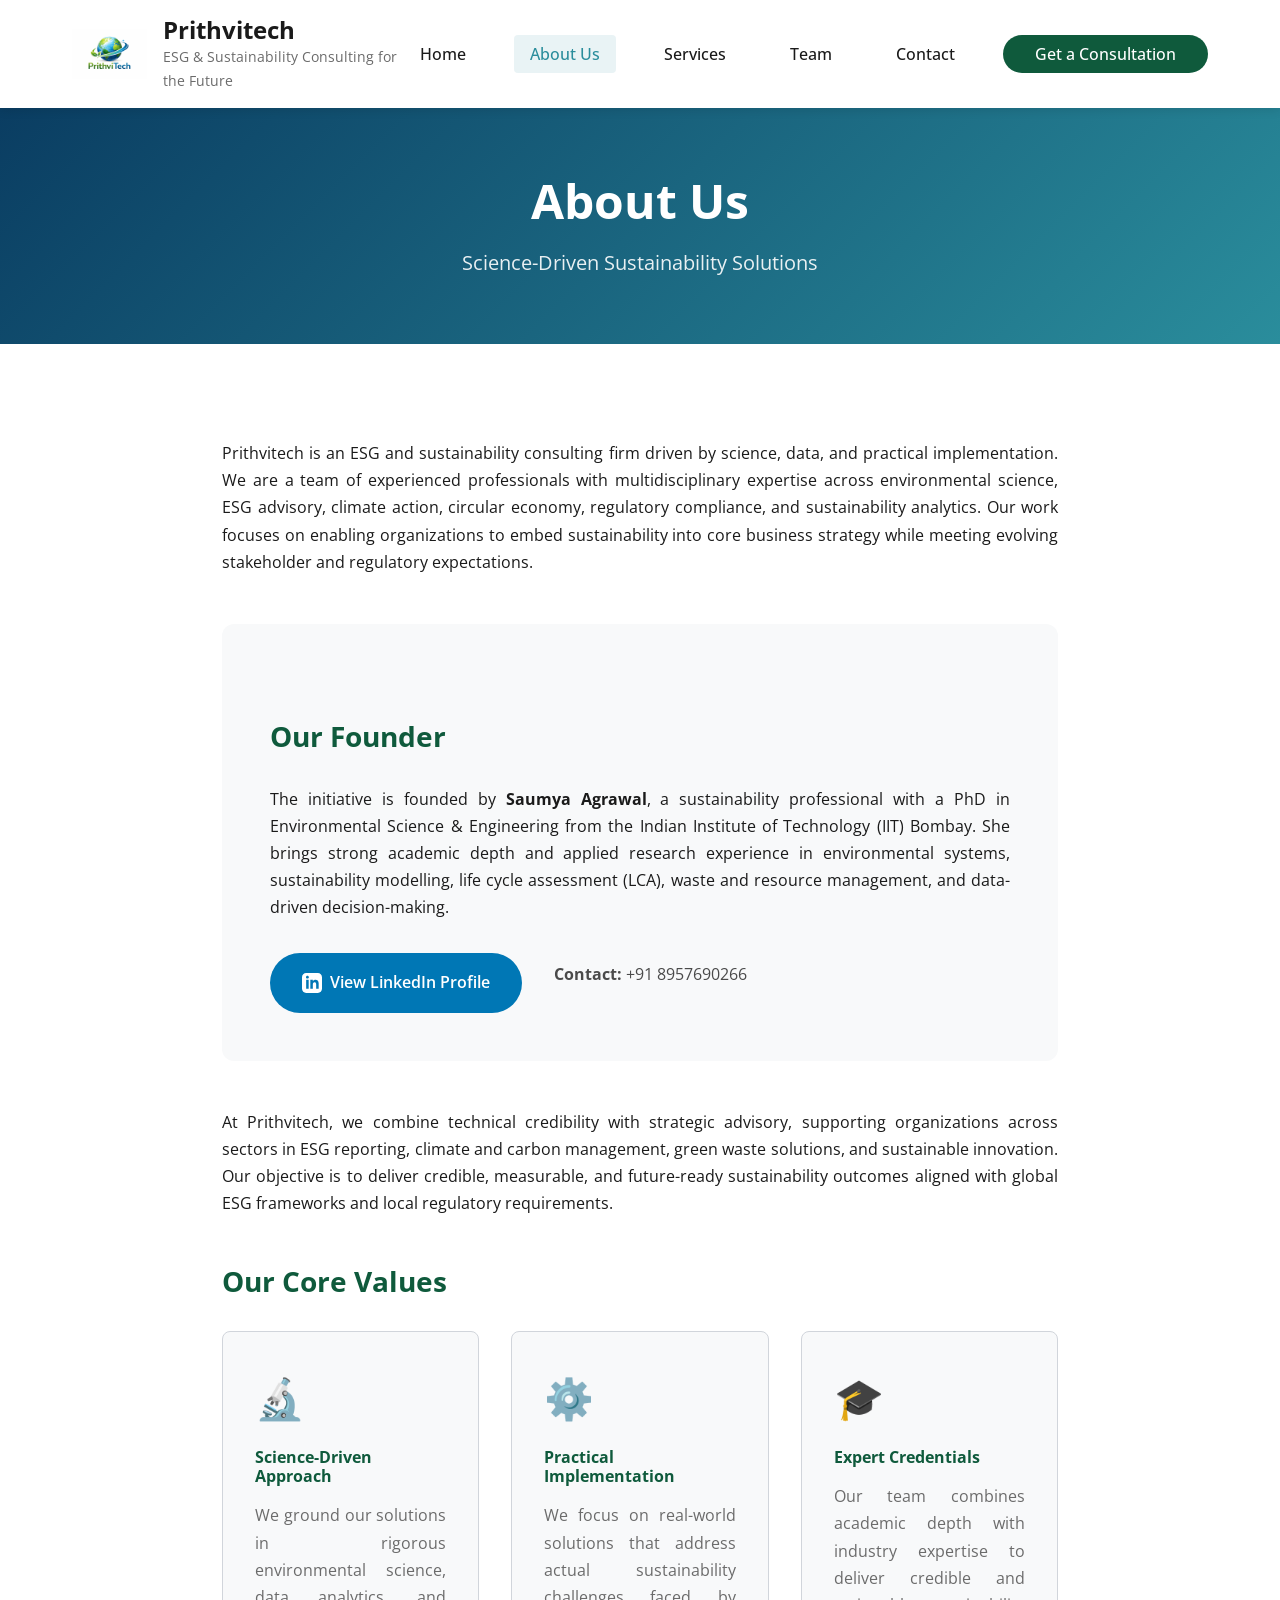
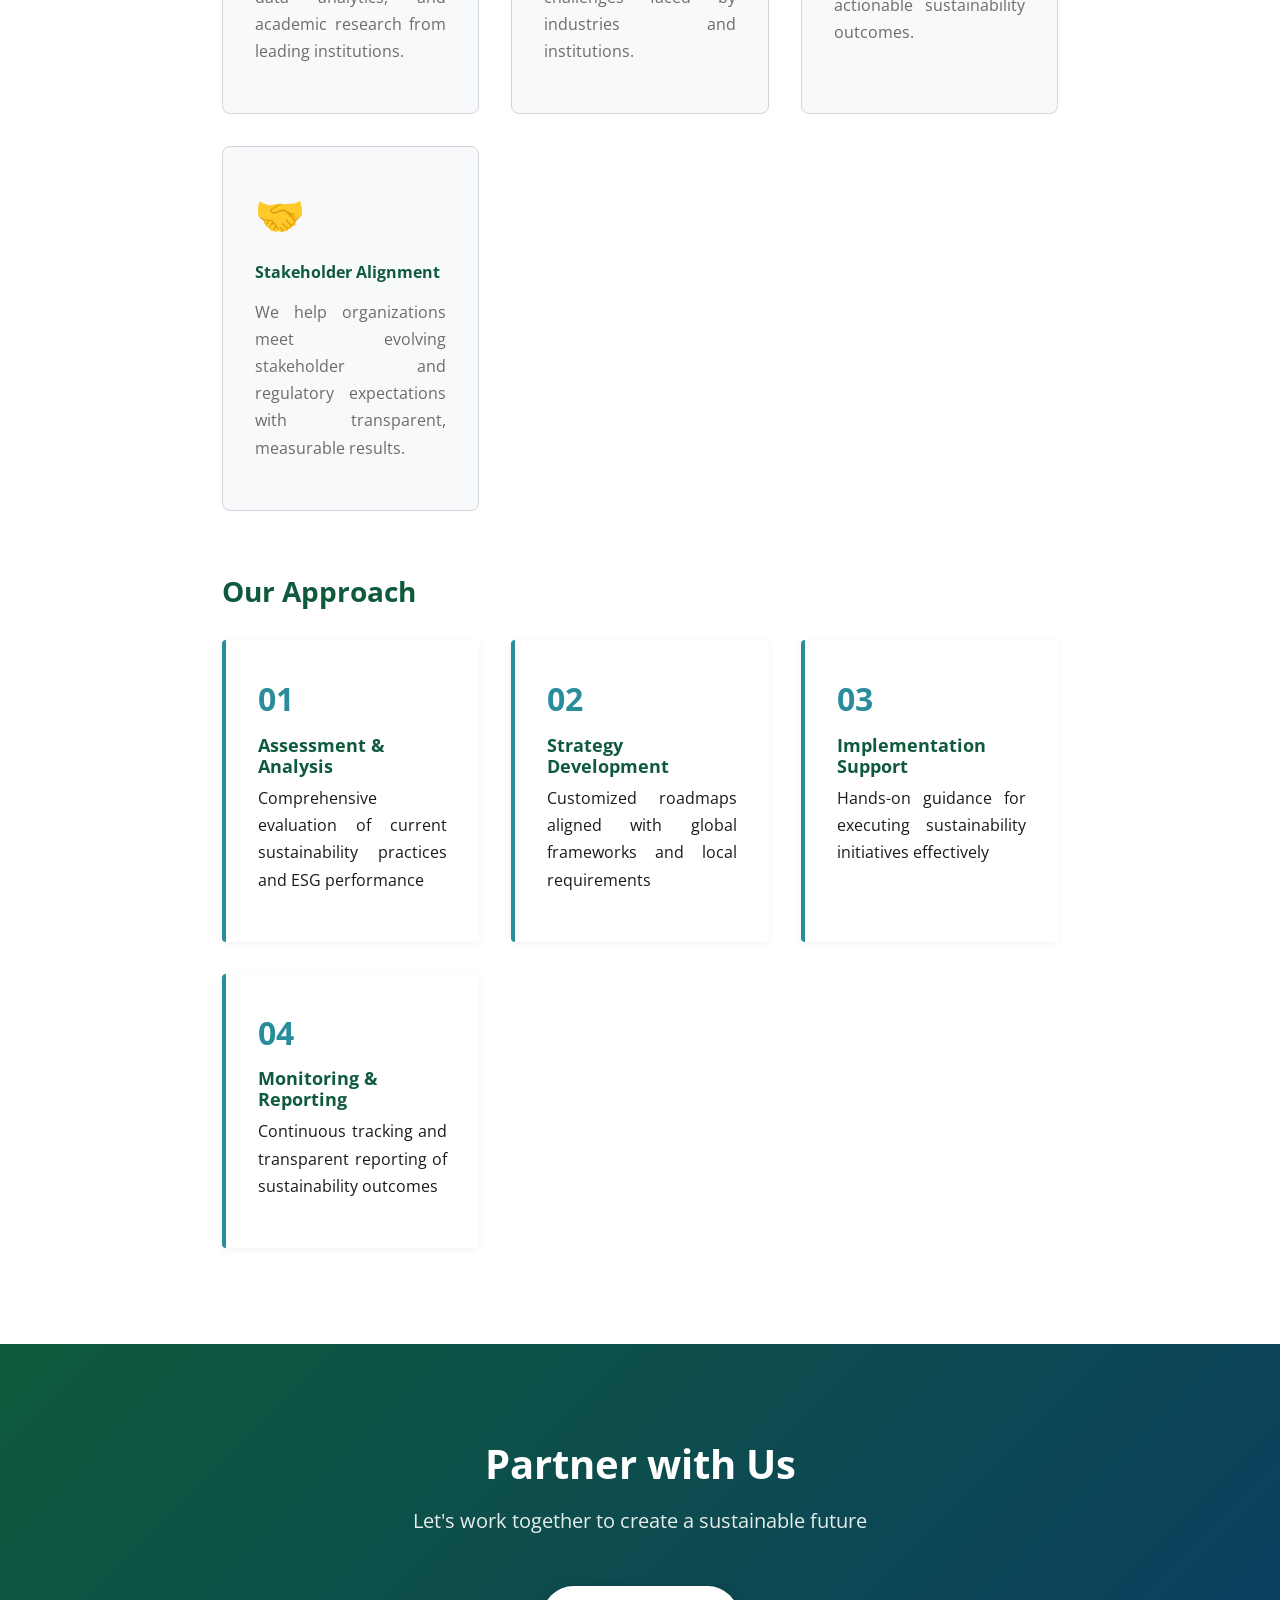
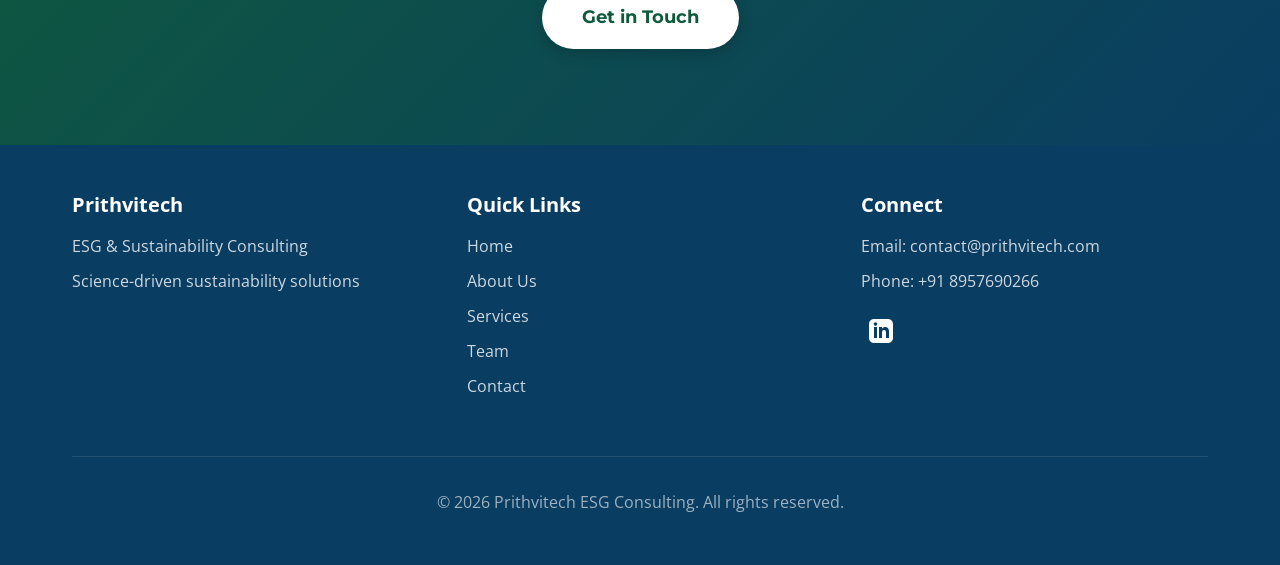
==== about.html @ edf39ec8 "Update logo to use actual PrithviTech logo image Co-authored-by: contact340 <251782087+contact340@us" ====
<!DOCTYPE html>
<html lang="en">
<head>
    <meta charset="UTF-8">
    <meta name="viewport" content="width=device-width, initial-scale=1.0">
    <meta name="description" content="About Prithvitech - Founded by Saumya Agrawal, PhD (IIT Bombay). ESG and sustainability consulting driven by science, data, and practical implementation.">
    <meta name="keywords" content="ESG consulting, sustainability consulting, Saumya Agrawal, IIT Bombay, environmental science, climate action">
    <meta name="author" content="Prithvitech ESG Consulting">
    
    <title>About Us | Prithvitech - ESG & Sustainability Consulting</title>
    
    <!-- Google Fonts -->
    <link rel="preconnect" href="https://fonts.googleapis.com">
    <link rel="preconnect" href="https://fonts.gstatic.com" crossorigin>
    <link href="https://fonts.googleapis.com/css2?family=Montserrat:wght@400;500;600;700&family=Open+Sans:wght@400;600&display=swap" rel="stylesheet">
    
    <link rel="stylesheet" href="styles.css">
</head>
<body>
    <a href="#main-content" class="skip-link">Skip to main content</a>
    
    <!-- Header and Navigation -->
    <header class="header" role="banner">
        <nav class="nav-container" role="navigation" aria-label="Main navigation">
            <div class="nav-brand">
                <a href="index.html" aria-label="Prithvitech home" class="brand-link">
                    <img src="images/logo.png" alt="Prithvitech Logo" class="logo" onerror="this.style.display='none'; this.nextElementSibling.style.display='block';">
                    <div class="brand-text">
                        <h1 class="brand-name">Prithvitech</h1>
                        <p class="brand-tagline">ESG & Sustainability Consulting for the Future</p>
                    </div>
                </a>
            </div>
            <button class="nav-toggle" aria-label="Toggle navigation menu" aria-expanded="false">
                <span class="hamburger"></span>
            </button>
            <ul class="nav-menu" id="nav-menu">
                <li><a href="index.html" class="nav-link">Home</a></li>
                <li><a href="about.html" class="nav-link active">About Us</a></li>
                <li><a href="services.html" class="nav-link">Services</a></li>
                <li><a href="team.html" class="nav-link">Team</a></li>
                <li><a href="contact.html" class="nav-link">Contact</a></li>
                <li><a href="contact.html" class="nav-link cta-nav-button">Get a Consultation</a></li>
            </ul>
        </nav>
    </header>

    <main id="main-content" role="main">
        
        <!-- Page Hero -->
        <section class="page-hero" aria-labelledby="page-title">
            <div class="container">
                <h2 id="page-title" class="page-title">About Us</h2>
                <p class="page-subtitle">Science-Driven Sustainability Solutions</p>
            </div>
        </section>

        <!-- About Content -->
        <section class="about-content-section" aria-labelledby="about-heading">
            <div class="container-narrow">
                <div class="about-text-content">
                    <p class="justified-text">
                        Prithvitech is an ESG and sustainability consulting firm driven by science, data, and practical implementation. We are a team of experienced professionals with multidisciplinary expertise across environmental science, ESG advisory, climate action, circular economy, regulatory compliance, and sustainability analytics. Our work focuses on enabling organizations to embed sustainability into core business strategy while meeting evolving stakeholder and regulatory expectations.
                    </p>
                    
                    <div class="founder-section">
                        <h3 class="section-subtitle">Our Founder</h3>
                        <p class="justified-text">
                            The initiative is founded by <strong>Saumya Agrawal</strong>, a sustainability professional with a PhD in Environmental Science & Engineering from the Indian Institute of Technology (IIT) Bombay. She brings strong academic depth and applied research experience in environmental systems, sustainability modelling, life cycle assessment (LCA), waste and resource management, and data-driven decision-making.
                        </p>
                        <div class="founder-links">
                            <a href="https://www.linkedin.com/in/saumya-agrawal-iitb" target="_blank" rel="noopener noreferrer" class="linkedin-button">
                                <svg class="linkedin-icon-inline" viewBox="0 0 24 24" width="20" height="20" fill="currentColor">
                                    <path d="M19 0h-14c-2.761 0-5 2.239-5 5v14c0 2.761 2.239 5 5 5h14c2.762 0 5-2.239 5-5v-14c0-2.761-2.238-5-5-5zm-11 19h-3v-11h3v11zm-1.5-12.268c-.966 0-1.75-.79-1.75-1.764s.784-1.764 1.75-1.764 1.75.79 1.75 1.764-.783 1.764-1.75 1.764zm13.5 12.268h-3v-5.604c0-3.368-4-3.113-4 0v5.604h-3v-11h3v1.765c1.396-2.586 7-2.777 7 2.476v6.759z"/>
                                </svg>
                                View LinkedIn Profile
                            </a>
                            <p class="contact-number">
                                <strong>Contact:</strong> +91 8957690266
                            </p>
                        </div>
                    </div>
                    
                    <p class="justified-text">
                        At Prithvitech, we combine technical credibility with strategic advisory, supporting organizations across sectors in ESG reporting, climate and carbon management, green waste solutions, and sustainable innovation. Our objective is to deliver credible, measurable, and future-ready sustainability outcomes aligned with global ESG frameworks and local regulatory requirements.
                    </p>
                </div>

                <!-- Core Values -->
                <div class="values-section">
                    <h3 class="section-subtitle">Our Core Values</h3>
                    <div class="values-grid-about">
                        <article class="value-card-about">
                            <div class="value-icon">🔬</div>
                            <h4 class="value-title">Science-Driven Approach</h4>
                            <p class="value-description justified-text">We ground our solutions in rigorous environmental science, data analytics, and academic research from leading institutions.</p>
                        </article>
                        <article class="value-card-about">
                            <div class="value-icon">⚙️</div>
                            <h4 class="value-title">Practical Implementation</h4>
                            <p class="value-description justified-text">We focus on real-world solutions that address actual sustainability challenges faced by industries and institutions.</p>
                        </article>
                        <article class="value-card-about">
                            <div class="value-icon">🎓</div>
                            <h4 class="value-title">Expert Credentials</h4>
                            <p class="value-description justified-text">Our team combines academic depth with industry expertise to deliver credible and actionable sustainability outcomes.</p>
                        </article>
                        <article class="value-card-about">
                            <div class="value-icon">🤝</div>
                            <h4 class="value-title">Stakeholder Alignment</h4>
                            <p class="value-description justified-text">We help organizations meet evolving stakeholder and regulatory expectations with transparent, measurable results.</p>
                        </article>
                    </div>
                </div>

                <!-- Our Approach -->
                <div class="approach-section">
                    <h3 class="section-subtitle">Our Approach</h3>
                    <div class="approach-grid">
                        <div class="approach-item">
                            <div class="approach-number">01</div>
                            <h4>Assessment & Analysis</h4>
                            <p class="justified-text">Comprehensive evaluation of current sustainability practices and ESG performance</p>
                        </div>
                        <div class="approach-item">
                            <div class="approach-number">02</div>
                            <h4>Strategy Development</h4>
                            <p class="justified-text">Customized roadmaps aligned with global frameworks and local requirements</p>
                        </div>
                        <div class="approach-item">
                            <div class="approach-number">03</div>
                            <h4>Implementation Support</h4>
                            <p class="justified-text">Hands-on guidance for executing sustainability initiatives effectively</p>
                        </div>
                        <div class="approach-item">
                            <div class="approach-number">04</div>
                            <h4>Monitoring & Reporting</h4>
                            <p class="justified-text">Continuous tracking and transparent reporting of sustainability outcomes</p>
                        </div>
                    </div>
                </div>
            </div>
        </section>

        <!-- CTA Section -->
        <section class="cta-section" aria-labelledby="cta-heading">
            <div class="container">
                <h2 id="cta-heading" class="cta-title">Partner with Us</h2>
                <p class="cta-subtitle">Let's work together to create a sustainable future</p>
                <a href="contact.html" class="cta-button-white" aria-label="Get in touch">Get in Touch</a>
            </div>
        </section>
    </main>

    <!-- Footer -->
    <footer class="footer" role="contentinfo">
        <div class="container">
            <div class="footer-content">
                <div class="footer-section">
                    <h3 class="footer-title">Prithvitech</h3>
                    <p class="footer-text">ESG & Sustainability Consulting</p>
                    <p class="footer-text">Science-driven sustainability solutions</p>
                </div>
                <div class="footer-section">
                    <h3 class="footer-title">Quick Links</h3>
                    <ul class="footer-links">
                        <li><a href="index.html" class="footer-link">Home</a></li>
                        <li><a href="about.html" class="footer-link">About Us</a></li>
                        <li><a href="services.html" class="footer-link">Services</a></li>
                        <li><a href="team.html" class="footer-link">Team</a></li>
                        <li><a href="contact.html" class="footer-link">Contact</a></li>
                    </ul>
                </div>
                <div class="footer-section">
                    <h3 class="footer-title">Connect</h3>
                    <p class="footer-text">Email: contact@prithvitech.com</p>
                    <p class="footer-text">Phone: +91 8957690266</p>
                    <div class="social-links">
                        <a href="https://www.linkedin.com/in/saumya-agrawal-iitb" target="_blank" rel="noopener noreferrer" class="social-link" aria-label="LinkedIn">
                            <svg class="linkedin-icon" viewBox="0 0 24 24" width="24" height="24" fill="currentColor">
                                <path d="M19 0h-14c-2.761 0-5 2.239-5 5v14c0 2.761 2.239 5 5 5h14c2.762 0 5-2.239 5-5v-14c0-2.761-2.238-5-5-5zm-11 19h-3v-11h3v11zm-1.5-12.268c-.966 0-1.75-.79-1.75-1.764s.784-1.764 1.75-1.764 1.75.79 1.75 1.764-.783 1.764-1.75 1.764zm13.5 12.268h-3v-5.604c0-3.368-4-3.113-4 0v5.604h-3v-11h3v1.765c1.396-2.586 7-2.777 7 2.476v6.759z"/>
                            </svg>
                        </a>
                    </div>
                </div>
            </div>
            <div class="footer-bottom">
                <p>&copy; <span id="current-year"></span> Prithvitech ESG Consulting. All rights reserved.</p>
            </div>
        </div>
    </footer>

    <script src="script.js"></script>
</body>
</html>
---- styles.css ----
/* ============================================
   CSS Reset and Base Styles
   ============================================ */

* {
    margin: 0;
    padding: 0;
    box-sizing: border-box;
}

:root {
    /* Brand Colors */
    --primary-green: #0F5A3C;
    --primary-teal: #2A8D9C;
    --primary-blue: #0A3D62;
    --primary-white: #FFFFFF;
    
    /* Semantic Colors */
    --text-dark: #1A1A1A;
    --text-medium: #4A4A4A;
    --text-light: #6B6B6B;
    --bg-light: #FFFFFF;
    --bg-gray-light: #F8F9FA;
    --bg-gray: #E8EAED;
    --border-color: #D1D5DB;
    --accent-color: #E74C3C;
    
    /* Typography */
    --font-heading: 'Montserrat', -apple-system, BlinkMacSystemFont, 'Segoe UI', sans-serif;
    --font-body: 'Open Sans', -apple-system, BlinkMacSystemFont, 'Segoe UI', Roboto, sans-serif;
    --font-size-base: 16px;
    --line-height-base: 1.7;
    
    /* Spacing */
    --spacing-xs: 0.5rem;
    --spacing-sm: 1rem;
    --spacing-md: 2rem;
    --spacing-lg: 3rem;
    --spacing-xl: 4rem;
    --spacing-xxl: 6rem;
    
    /* Transitions */
    --transition-base: all 0.3s ease;
    --transition-fast: all 0.15s ease;
    
    /* Container */
    --container-max-width: 1200px;
    --container-narrow-width: 900px;
}

html {
    font-size: var(--font-size-base);
    scroll-behavior: smooth;
}

body {
    font-family: var(--font-body);
    line-height: var(--line-height-base);
    color: var(--text-dark);
    background-color: var(--bg-light);
    overflow-x: hidden;
}

/* ============================================
   Accessibility
   ============================================ */

.skip-link {
    position: absolute;
    top: -40px;
    left: 0;
    background: var(--primary-color);
    color: white;
    padding: 8px;
    text-decoration: none;
    z-index: 100;
}

.skip-link:focus {
    top: 0;
}

/* Focus styles for keyboard navigation */
a:focus,
button:focus,
input:focus,
textarea:focus {
    outline: 3px solid var(--secondary-color);
    outline-offset: 2px;
}

/* ============================================
   Typography
   ============================================ */

h1, h2, h3, h4, h5, h6 {
    font-weight: 700;
    line-height: 1.2;
    margin-bottom: var(--spacing-sm);
    color: var(--text-dark);
}

h1 {
    font-size: clamp(2rem, 5vw, 3rem);
}

h2 {
    font-size: clamp(1.75rem, 4vw, 2.5rem);
}

h3 {
    font-size: clamp(1.25rem, 3vw, 1.75rem);
}

p {
    margin-bottom: var(--spacing-sm);
}

/* ============================================
   Layout
   ============================================ */

.container {
    max-width: var(--container-max-width);
    margin: 0 auto;
    padding: 0 var(--spacing-md);
}

@media (max-width: 768px) {
    .container {
        padding: 0 var(--spacing-sm);
    }
}

/* ============================================
   Header and Navigation
   ============================================ */

.header {
    background-color: var(--bg-light);
    box-shadow: 0 2px 10px rgba(0, 0, 0, 0.1);
    position: sticky;
    top: 0;
    z-index: 1000;
}

.nav-container {
    max-width: var(--container-max-width);
    margin: 0 auto;
    padding: var(--spacing-sm) var(--spacing-md);
    display: flex;
    justify-content: space-between;
    align-items: center;
}

.nav-brand a {
    text-decoration: none;
    color: var(--text-dark);
}

.brand-link {
    display: flex;
    align-items: center;
    gap: var(--spacing-sm);
}

.logo {
    height: 50px;
    width: auto;
    max-width: 200px;
    object-fit: contain;
}

.brand-text {
    display: flex;
    flex-direction: column;
}

.brand-name {
    font-size: 1.5rem;
    margin-bottom: 0;
    color: var(--primary-color);
}

.brand-tagline {
    font-size: 0.875rem;
    color: var(--text-light);
    margin: 0;
}

.nav-menu {
    display: flex;
    list-style: none;
    gap: var(--spacing-md);
    align-items: center;
}

.nav-link {
    text-decoration: none;
    color: var(--text-dark);
    font-weight: 500;
    padding: var(--spacing-xs) var(--spacing-sm);
    transition: var(--transition-base);
    border-radius: 4px;
    white-space: nowrap;
}

.nav-link:hover,
.nav-link:focus {
    color: var(--secondary-color);
    background-color: rgba(52, 152, 219, 0.1);
}

/* Mobile Navigation Toggle */
.nav-toggle {
    display: none;
    background: none;
    border: none;
    cursor: pointer;
    padding: var(--spacing-xs);
}

.hamburger {
    display: block;
    width: 25px;
    height: 3px;
    background-color: var(--text-dark);
    position: relative;
    transition: var(--transition-base);
}

.hamburger::before,
.hamburger::after {
    content: '';
    position: absolute;
    width: 25px;
    height: 3px;
    background-color: var(--text-dark);
    transition: var(--transition-base);
}

.hamburger::before {
    top: -8px;
}

.hamburger::after {
    top: 8px;
}

/* Mobile Navigation Styles */
@media (max-width: 768px) {
    .nav-toggle {
        display: block;
    }
    
    .nav-menu {
        position: fixed;
        left: -100%;
        top: 70px;
        flex-direction: column;
        background-color: var(--bg-light);
        width: 100%;
        text-align: center;
        transition: var(--transition-base);
        box-shadow: 0 10px 27px rgba(0, 0, 0, 0.05);
        padding: var(--spacing-md) 0;
    }
    
    .nav-menu.active {
        left: 0;
    }
    
    .nav-link {
        display: block;
        padding: var(--spacing-sm);
    }
}

/* ============================================
   Hero Section
   ============================================ */

.hero {
    background: linear-gradient(135deg, var(--primary-color) 0%, var(--secondary-color) 100%);
    color: white;
    padding: var(--spacing-xl) 0;
    text-align: center;
    min-height: 500px;
    display: flex;
    align-items: center;
    justify-content: center;
}

.hero-title {
    color: white;
    margin-bottom: var(--spacing-md);
    font-size: clamp(2rem, 6vw, 3.5rem);
}

.hero-subtitle {
    font-size: clamp(1rem, 3vw, 1.5rem);
    margin-bottom: var(--spacing-lg);
    color: rgba(255, 255, 255, 0.9);
    max-width: 700px;
    margin-left: auto;
    margin-right: auto;
}

.cta-button {
    display: inline-block;
    padding: var(--spacing-sm) var(--spacing-lg);
    background-color: var(--accent-color);
    color: white;
    text-decoration: none;
    border-radius: 50px;
    font-weight: 600;
    font-size: 1.125rem;
    transition: var(--transition-base);
    box-shadow: 0 4px 15px rgba(0, 0, 0, 0.2);
}

.cta-button:hover,
.cta-button:focus {
    background-color: #C0392B;
    transform: translateY(-2px);
    box-shadow: 0 6px 20px rgba(0, 0, 0, 0.3);
}

@media (max-width: 768px) {
    .hero {
        padding: var(--spacing-lg) 0;
        min-height: 400px;
    }
}

/* ============================================
   About Section
   ============================================ */

.about {
    padding: var(--spacing-xl) 0;
    background-color: var(--bg-light);
}

.section-title {
    text-align: center;
    margin-bottom: var(--spacing-lg);
    color: var(--primary-color);
    position: relative;
    padding-bottom: var(--spacing-sm);
}

.section-title::after {
    content: '';
    position: absolute;
    bottom: 0;
    left: 50%;
    transform: translateX(-50%);
    width: 60px;
    height: 4px;
    background-color: var(--secondary-color);
    border-radius: 2px;
}

.about-content {
    max-width: 800px;
    margin: 0 auto var(--spacing-lg);
    text-align: center;
}

.about-text {
    font-size: 1.125rem;
    color: var(--text-light);
    line-height: 1.8;
}

.values-grid {
    display: grid;
    grid-template-columns: repeat(auto-fit, minmax(250px, 1fr));
    gap: var(--spacing-md);
    margin-top: var(--spacing-lg);
}

.value-card {
    background-color: var(--bg-gray);
    padding: var(--spacing-md);
    border-radius: 8px;
    text-align: center;
    transition: var(--transition-base);
    border: 1px solid var(--border-color);
}

.value-card:hover {
    transform: translateY(-5px);
    box-shadow: 0 10px 25px rgba(0, 0, 0, 0.1);
}

.value-title {
    color: var(--primary-color);
    margin-bottom: var(--spacing-sm);
}

.value-description {
    color: var(--text-light);
}

/* ============================================
   Services Section
   ============================================ */

.services {
    padding: var(--spacing-xl) 0;
    background-color: var(--bg-gray);
}

.services-grid {
    display: grid;
    grid-template-columns: repeat(auto-fit, minmax(300px, 1fr));
    gap: var(--spacing-md);
    margin-top: var(--spacing-lg);
}

.service-card {
    background-color: var(--bg-light);
    padding: var(--spacing-lg);
    border-radius: 8px;
    text-align: center;
    transition: var(--transition-base);
    box-shadow: 0 2px 10px rgba(0, 0, 0, 0.05);
    border: 1px solid var(--border-color);
}

.service-card:hover {
    transform: translateY(-5px);
    box-shadow: 0 10px 30px rgba(0, 0, 0, 0.15);
}

.service-icon {
    font-size: 3rem;
    margin-bottom: var(--spacing-sm);
}

.service-title {
    color: var(--primary-color);
    margin-bottom: var(--spacing-sm);
}

.service-description {
    color: var(--text-light);
    line-height: 1.6;
}

@media (max-width: 768px) {
    .services-grid {
        grid-template-columns: 1fr;
    }
}

/* ============================================
   Contact Section
   ============================================ */

.contact {
    padding: var(--spacing-xl) 0;
    background-color: var(--bg-light);
}

.contact-intro {
    text-align: center;
    font-size: 1.125rem;
    color: var(--text-light);
    margin-bottom: var(--spacing-lg);
}

.contact-form {
    max-width: 600px;
    margin: 0 auto var(--spacing-lg);
}

.form-group {
    margin-bottom: var(--spacing-md);
}

.form-label {
    display: block;
    margin-bottom: var(--spacing-xs);
    font-weight: 600;
    color: var(--text-dark);
}

.form-input,
.form-textarea {
    width: 100%;
    padding: var(--spacing-sm);
    border: 2px solid var(--border-color);
    border-radius: 4px;
    font-family: var(--font-primary);
    font-size: 1rem;
    transition: var(--transition-base);
}

.form-input:focus,
.form-textarea:focus {
    border-color: var(--secondary-color);
}

.form-textarea {
    resize: vertical;
    min-height: 120px;
}

.submit-button {
    width: 100%;
    padding: var(--spacing-sm) var(--spacing-lg);
    background-color: var(--secondary-color);
    color: white;
    border: none;
    border-radius: 50px;
    font-size: 1.125rem;
    font-weight: 600;
    cursor: pointer;
    transition: var(--transition-base);
}

.submit-button:hover,
.submit-button:focus {
    background-color: #2980B9;
    transform: translateY(-2px);
    box-shadow: 0 4px 15px rgba(52, 152, 219, 0.3);
}

.contact-info {
    display: grid;
    grid-template-columns: repeat(auto-fit, minmax(250px, 1fr));
    gap: var(--spacing-md);
    margin-top: var(--spacing-xl);
}

.contact-item {
    text-align: center;
    padding: var(--spacing-md);
    background-color: var(--bg-gray);
    border-radius: 8px;
}

.contact-item-title {
    color: var(--primary-color);
    margin-bottom: var(--spacing-sm);
    font-size: 1.25rem;
}

.contact-link {
    color: var(--secondary-color);
    text-decoration: none;
    transition: var(--transition-base);
}

.contact-link:hover,
.contact-link:focus {
    color: var(--primary-color);
    text-decoration: underline;
}

/* ============================================
   Footer
   ============================================ */

.footer {
    background-color: var(--bg-dark);
    color: white;
    padding: var(--spacing-lg) 0 var(--spacing-md);
}

.footer-content {
    display: grid;
    grid-template-columns: repeat(auto-fit, minmax(250px, 1fr));
    gap: var(--spacing-lg);
    margin-bottom: var(--spacing-lg);
}

.footer-title {
    color: white;
    margin-bottom: var(--spacing-sm);
    font-size: 1.25rem;
}

.footer-text {
    color: rgba(255, 255, 255, 0.8);
    margin-bottom: var(--spacing-xs);
}

.footer-links {
    list-style: none;
}

.footer-links li {
    margin-bottom: var(--spacing-xs);
}

.footer-link {
    color: rgba(255, 255, 255, 0.8);
    text-decoration: none;
    transition: var(--transition-base);
}

.footer-link:hover,
.footer-link:focus {
    color: white;
    padding-left: 5px;
}

.footer-bottom {
    text-align: center;
    padding-top: var(--spacing-md);
    border-top: 1px solid rgba(255, 255, 255, 0.1);
    color: rgba(255, 255, 255, 0.6);
}

/* ============================================
   Responsive Design
   ============================================ */

@media (max-width: 1024px) {
    :root {
        --spacing-xl: 3rem;
    }
}

@media (max-width: 768px) {
    :root {
        --spacing-lg: 2rem;
        --spacing-xl: 2.5rem;
    }
    
    .values-grid,
    .contact-info {
        grid-template-columns: 1fr;
    }
}

@media (max-width: 480px) {
    :root {
        --spacing-md: 1.5rem;
        --spacing-lg: 2rem;
    }
}

/* ============================================
   Print Styles
   ============================================ */

@media print {
    .header,
    .nav-toggle,
    .cta-button,
    .contact-form {
        display: none;
    }
    
    body {
        font-size: 12pt;
    }
    
    .hero {
        background: none;
        color: black;
        padding: var(--spacing-md) 0;
    }
    
    .hero-title {
        color: black;
    }
}

/* ============================================
   High Contrast Mode Support
   ============================================ */

@media (prefers-contrast: high) {
    :root {
        --primary-color: #000000;
        --secondary-color: #0000EE;
        --text-dark: #000000;
        --text-light: #000000;
        --bg-light: #FFFFFF;
        --bg-gray: #FFFFFF;
        --border-color: #000000;
    }
    
    .hero {
        background: #000000;
        color: #FFFFFF;
    }
    
    .hero-title,
    .hero-subtitle {
        color: #FFFFFF;
    }
    
    .nav-link:hover,
    .nav-link:focus {
        background-color: #000000;
        color: #FFFFFF;
    }
    
    .footer {
        background-color: #000000;
    }
    
    .service-card,
    .value-card,
    .contact-item {
        border: 2px solid #000000;
    }
}

/* ============================================
   Reduced Motion Support
   ============================================ */

@media (prefers-reduced-motion: reduce) {
    * {
        animation-duration: 0.01ms !important;
        animation-iteration-count: 1 !important;
        transition-duration: 0.01ms !important;
        scroll-behavior: auto !important;
    }
}

/* ============================================
   Additional Styles for Multi-Page Site
   ============================================ */

/* Justified Text */
.justified-text {
    text-align: justify;
}

/* Container Narrow */
.container-narrow {
    max-width: var(--container-narrow-width);
    margin: 0 auto;
    padding: 0 var(--spacing-md);
}

/* Mission Statement */
.mission {
    padding: var(--spacing-lg) 0;
    background-color: var(--bg-gray-light);
}

.mission-text {
    text-align: center;
    font-size: 1.25rem;
    color: var(--text-medium);
    max-width: 900px;
    margin: 0 auto;
}

/* CTA Center Alignment */
.cta-center {
    text-align: center;
    margin-top: var(--spacing-lg);
}

.btn-secondary {
    display: inline-block;
    padding: 0.875rem 2rem;
    background-color: var(--primary-teal);
    color: white;
    text-decoration: none;
    border-radius: 50px;
    font-weight: 600;
    font-family: var(--font-heading);
    transition: var(--transition-base);
}

.btn-secondary:hover,
.btn-secondary:focus {
    background-color: var(--primary-blue);
    transform: translateY(-2px);
}

/* CTA Navigation Button */
.cta-nav-button {
    background-color: var(--primary-green) !important;
    color: white !important;
    padding: var(--spacing-xs) var(--spacing-md) !important;
    border-radius: 50px !important;
}

.cta-nav-button:hover,
.cta-nav-button:focus {
    background-color: var(--primary-blue) !important;
    color: white !important;
}

/* Social Links */
.social-links {
    margin-top: var(--spacing-sm);
}

.social-link {
    display: inline-block;
    padding: var(--spacing-xs);
    color: white;
    transition: var(--transition-base);
}

.social-link:hover,
.social-link:focus {
    color: var(--primary-teal);
    transform: scale(1.1);
}

.linkedin-icon {
    display: block;
}

/* Page Hero (for internal pages) */
.page-hero {
    background: linear-gradient(135deg, var(--primary-blue) 0%, var(--primary-teal) 100%);
    color: white;
    padding: var(--spacing-xl) 0;
    text-align: center;
}

.page-title {
    color: white;
    margin-bottom: var(--spacing-sm);
    font-size: clamp(2rem, 5vw, 3rem);
}

.page-subtitle {
    font-size: clamp(1rem, 2.5vw, 1.25rem);
    color: rgba(255, 255, 255, 0.9);
    margin: 0;
}

/* Section Subtitle */
.section-subtitle {
    font-size: 1.75rem;
    color: var(--primary-green);
    margin-bottom: var(--spacing-md);
    margin-top: var(--spacing-lg);
}

/* About Page Specific Styles */
.about-content-section {
    padding: var(--spacing-xxl) 0;
}

.founder-section {
    background-color: var(--bg-gray-light);
    padding: var(--spacing-lg);
    border-radius: 12px;
    margin: var(--spacing-lg) 0;
}

.founder-links {
    display: flex;
    gap: var(--spacing-md);
    align-items: center;
    margin-top: var(--spacing-md);
    flex-wrap: wrap;
}

.linkedin-button {
    display: inline-flex;
    align-items: center;
    gap: var(--spacing-xs);
    padding: var(--spacing-sm) var(--spacing-md);
    background-color: #0077B5;
    color: white;
    text-decoration: none;
    border-radius: 50px;
    font-weight: 600;
    transition: var(--transition-base);
}

.linkedin-button:hover,
.linkedin-button:focus {
    background-color: #006399;
    transform: translateY(-2px);
}

.linkedin-icon-inline {
    flex-shrink: 0;
}

.contact-number {
    color: var(--text-medium);
    font-size: 1rem;
}

/* Values Grid for About Page */
.values-grid-about {
    display: grid;
    grid-template-columns: repeat(auto-fit, minmax(250px, 1fr));
    gap: var(--spacing-md);
    margin-top: var(--spacing-md);
}

.value-card-about {
    background-color: var(--bg-gray-light);
    padding: var(--spacing-md);
    border-radius: 8px;
    border: 1px solid var(--border-color);
}

.value-icon {
    font-size: 2.5rem;
    margin-bottom: var(--spacing-sm);
}

/* Approach Section */
.approach-section {
    margin-top: var(--spacing-xl);
}

.approach-grid {
    display: grid;
    grid-template-columns: repeat(auto-fit, minmax(220px, 1fr));
    gap: var(--spacing-md);
    margin-top: var(--spacing-md);
}

.approach-item {
    padding: var(--spacing-md);
    background-color: var(--bg-light);
    border-left: 4px solid var(--primary-teal);
    border-radius: 4px;
    box-shadow: 0 2px 8px rgba(0, 0, 0, 0.05);
}

.approach-number {
    font-size: 2rem;
    font-weight: 700;
    color: var(--primary-teal);
    margin-bottom: var(--spacing-xs);
}

.approach-item h4 {
    color: var(--primary-green);
    margin-bottom: var(--spacing-xs);
    font-size: 1.1rem;
}

/* Services Page - Accordion Styles */
.services-detailed {
    padding: var(--spacing-xxl) 0;
}

.service-item {
    background-color: var(--bg-light);
    border: 2px solid var(--border-color);
    border-radius: 12px;
    margin-bottom: var(--spacing-lg);
    padding: var(--spacing-lg);
    transition: var(--transition-base);
}

.service-item:hover {
    border-color: var(--primary-teal);
    box-shadow: 0 8px 20px rgba(0, 0, 0, 0.08);
}

.service-header {
    display: flex;
    gap: var(--spacing-md);
    align-items: flex-start;
    margin-bottom: var(--spacing-md);
}

.service-icon-large {
    font-size: 3.5rem;
    flex-shrink: 0;
}

.service-header-text {
    flex: 1;
}

.service-title-large {
    color: var(--primary-green);
    margin-bottom: var(--spacing-xs);
    font-size: 1.5rem;
}

.service-intro {
    color: var(--text-medium);
    font-size: 1.05rem;
    margin: 0;
}

.accordion-toggle {
    width: 100%;
    padding: var(--spacing-sm) var(--spacing-md);
    background-color: var(--primary-teal);
    color: white;
    border: none;
    border-radius: 50px;
    font-size: 1rem;
    font-weight: 600;
    font-family: var(--font-heading);
    cursor: pointer;
    display: flex;
    justify-content: space-between;
    align-items: center;
    transition: var(--transition-base);
}

.accordion-toggle:hover,
.accordion-toggle:focus {
    background-color: var(--primary-blue);
}

.accordion-icon {
    font-size: 1.5rem;
    font-weight: 700;
    transition: var(--transition-fast);
}

.accordion-toggle[aria-expanded="true"] .accordion-icon {
    transform: rotate(45deg);
}

.accordion-content {
    max-height: 0;
    overflow: hidden;
    transition: max-height 0.3s ease;
}

.accordion-content.active {
    max-height: 1000px;
    padding-top: var(--spacing-md);
}

.service-details-list {
    list-style: none;
    padding-left: 0;
}

.service-details-list li {
    padding: var(--spacing-sm) 0;
    border-bottom: 1px solid var(--bg-gray);
    color: var(--text-dark);
    line-height: 1.6;
}

.service-details-list li:last-child {
    border-bottom: none;
}

.service-details-list strong {
    color: var(--primary-green);
}

/* Team Page Styles */
.team-section {
    padding: var(--spacing-xxl) 0;
}

.team-card {
    background-color: var(--bg-light);
    border: 2px solid var(--border-color);
    border-radius: 12px;
    padding: var(--spacing-lg);
    margin-bottom: var(--spacing-xl);
}

.founder-card {
    border-color: var(--primary-teal);
    box-shadow: 0 8px 25px rgba(0, 0, 0, 0.08);
}

.team-card-content {
    display: grid;
    grid-template-columns: 200px 1fr;
    gap: var(--spacing-lg);
}

@media (max-width: 768px) {
    .team-card-content {
        grid-template-columns: 1fr;
        text-align: center;
    }
}

.team-photo-placeholder {
    width: 200px;
    height: 200px;
    border-radius: 50%;
    overflow: hidden;
    margin: 0 auto;
}

.avatar-placeholder {
    width: 100%;
    height: 100%;
}

.team-name {
    color: var(--primary-green);
    font-size: 1.75rem;
    margin-bottom: var(--spacing-xs);
}

.team-title {
    color: var(--primary-teal);
    font-size: 1.125rem;
    font-weight: 600;
    margin-bottom: var(--spacing-xs);
}

.team-credentials {
    color: var(--text-medium);
    font-style: italic;
    margin-bottom: var(--spacing-md);
}

.team-bio {
    margin: var(--spacing-md) 0;
}

.team-expertise h5 {
    color: var(--primary-green);
    margin-bottom: var(--spacing-sm);
    font-size: 1.125rem;
}

.team-expertise ul {
    list-style: none;
    padding-left: 0;
    display: grid;
    grid-template-columns: repeat(auto-fit, minmax(200px, 1fr));
    gap: var(--spacing-xs);
}

.team-expertise li {
    padding: var(--spacing-xs);
    background-color: var(--bg-gray-light);
    border-radius: 4px;
    font-size: 0.95rem;
}

.team-contact {
    margin-top: var(--spacing-md);
}

.linkedin-button-small {
    display: inline-flex;
    align-items: center;
    gap: var(--spacing-xs);
    padding: var(--spacing-xs) var(--spacing-md);
    background-color: #0077B5;
    color: white;
    text-decoration: none;
    border-radius: 50px;
    font-weight: 600;
    font-size: 0.95rem;
    transition: var(--transition-base);
}

.linkedin-button-small:hover {
    background-color: #006399;
}

.team-intro {
    background-color: var(--bg-gray-light);
    padding: var(--spacing-lg);
    border-radius: 12px;
    margin-bottom: var(--spacing-xl);
}

.team-capabilities {
    margin-top: var(--spacing-xl);
}

.capabilities-grid {
    display: grid;
    grid-template-columns: repeat(auto-fit, minmax(250px, 1fr));
    gap: var(--spacing-md);
    margin-top: var(--spacing-md);
}

.capability-item {
    background-color: var(--bg-light);
    padding: var(--spacing-md);
    border-radius: 8px;
    border: 1px solid var(--border-color);
    text-align: center;
}

.capability-icon {
    font-size: 2.5rem;
    margin-bottom: var(--spacing-sm);
}

.capability-item h4 {
    color: var(--primary-green);
    margin-bottom: var(--spacing-xs);
    font-size: 1.125rem;
}

.capability-item p {
    color: var(--text-medium);
    font-size: 0.95rem;
    margin: 0;
}

/* Contact Page Styles */
.contact-page-section {
    padding: var(--spacing-xxl) 0;
}

.contact-layout {
    display: grid;
    grid-template-columns: 1.5fr 1fr;
    gap: var(--spacing-xl);
}

@media (max-width: 968px) {
    .contact-layout {
        grid-template-columns: 1fr;
    }
}

.contact-form-container {
    /* Styles already exist for contact forms */
}

.contact-details {
    margin-top: var(--spacing-md);
}

.contact-detail-item {
    display: flex;
    gap: var(--spacing-md);
    padding: var(--spacing-md);
    background-color: var(--bg-gray-light);
    border-radius: 8px;
    margin-bottom: var(--spacing-md);
}

.contact-icon {
    font-size: 2rem;
    flex-shrink: 0;
}

.contact-detail-content h4 {
    color: var(--primary-green);
    margin-bottom: var(--spacing-xs);
    font-size: 1.125rem;
}

.business-hours {
    margin-top: var(--spacing-lg);
    padding: var(--spacing-md);
    background-color: var(--bg-light);
    border: 2px solid var(--border-color);
    border-radius: 8px;
}

.business-hours h4 {
    color: var(--primary-green);
    margin-bottom: var(--spacing-sm);
}

.business-hours p {
    color: var(--text-medium);
    margin-bottom: var(--spacing-xs);
}

.why-contact {
    padding: var(--spacing-xl) 0;
    background-color: var(--bg-gray-light);
}

.why-contact-grid {
    display: grid;
    grid-template-columns: repeat(auto-fit, minmax(220px, 1fr));
    gap: var(--spacing-md);
    margin-top: var(--spacing-md);
}

.why-contact-item {
    text-align: center;
    padding: var(--spacing-md);
    background-color: var(--bg-light);
    border-radius: 8px;
    border: 1px solid var(--border-color);
}

.why-icon {
    font-size: 2.5rem;
    margin-bottom: var(--spacing-sm);
}

.why-contact-item h4 {
    color: var(--primary-green);
    margin-bottom: var(--spacing-xs);
}

.why-contact-item p {
    color: var(--text-medium);
    font-size: 0.95rem;
    margin: 0;
}

/* Required Field Styling */
.required {
    color: var(--accent-color);
}

/* Update existing color references for new branding */
.skip-link {
    background: var(--primary-green);
}

a:focus,
button:focus,
input:focus,
textarea:focus {
    outline: 3px solid var(--primary-teal);
    outline-offset: 2px;
}

.hero {
    background: linear-gradient(135deg, var(--primary-green) 0%, var(--primary-teal) 50%, var(--primary-blue) 100%);
}

.section-title {
    color: var(--primary-green);
}

.section-title::after {
    background-color: var(--primary-teal);
}

.nav-link:hover,
.nav-link:focus,
.nav-link.active {
    color: var(--primary-teal);
    background-color: rgba(42, 141, 156, 0.1);
}

.value-title,
.service-title {
    color: var(--primary-green);
}

.contact-link {
    color: var(--primary-teal);
}

.contact-link:hover,
.contact-link:focus {
    color: var(--primary-blue);
}

.footer {
    background-color: var(--primary-blue);
}

.submit-button {
    background-color: var(--primary-green);
}

.submit-button:hover,
.submit-button:focus {
    background-color: var(--primary-blue);
}

.form-input:focus,
.form-textarea:focus {
    border-color: var(--primary-teal);
}

/* CTA Section */
.cta-section {
    padding: var(--spacing-xxl) 0;
    background: linear-gradient(135deg, var(--primary-green) 0%, var(--primary-blue) 100%);
    color: white;
    text-align: center;
}

.cta-title {
    color: white;
    margin-bottom: var(--spacing-sm);
}

.cta-subtitle {
    font-size: 1.25rem;
    color: rgba(255, 255, 255, 0.9);
    margin-bottom: var(--spacing-lg);
}

.cta-button-white {
    display: inline-block;
    padding: 1rem 2.5rem;
    background-color: white;
    color: var(--primary-green);
    text-decoration: none;
    border-radius: 50px;
    font-weight: 700;
    font-size: 1.125rem;
    font-family: var(--font-heading);
    transition: var(--transition-base);
    box-shadow: 0 4px 15px rgba(0, 0, 0, 0.2);
}

.cta-button-white:hover,
.cta-button-white:focus {
    background-color: var(--bg-gray-light);
    transform: translateY(-2px);
    box-shadow: 0 6px 20px rgba(0, 0, 0, 0.3);
}

/* Mobile responsive adjustments */
@media (max-width: 768px) {
    .service-header {
        flex-direction: column;
        text-align: center;
    }
    
    .brand-tagline {
        font-size: 0.7rem;
    }
    
    .logo {
        height: 40px;
        max-width: 150px;
    }
    
    .brand-link {
        gap: var(--spacing-xs);
    }
}

@media (max-width: 480px) {
    .brand-name {
        font-size: 1.5rem;
    }
}
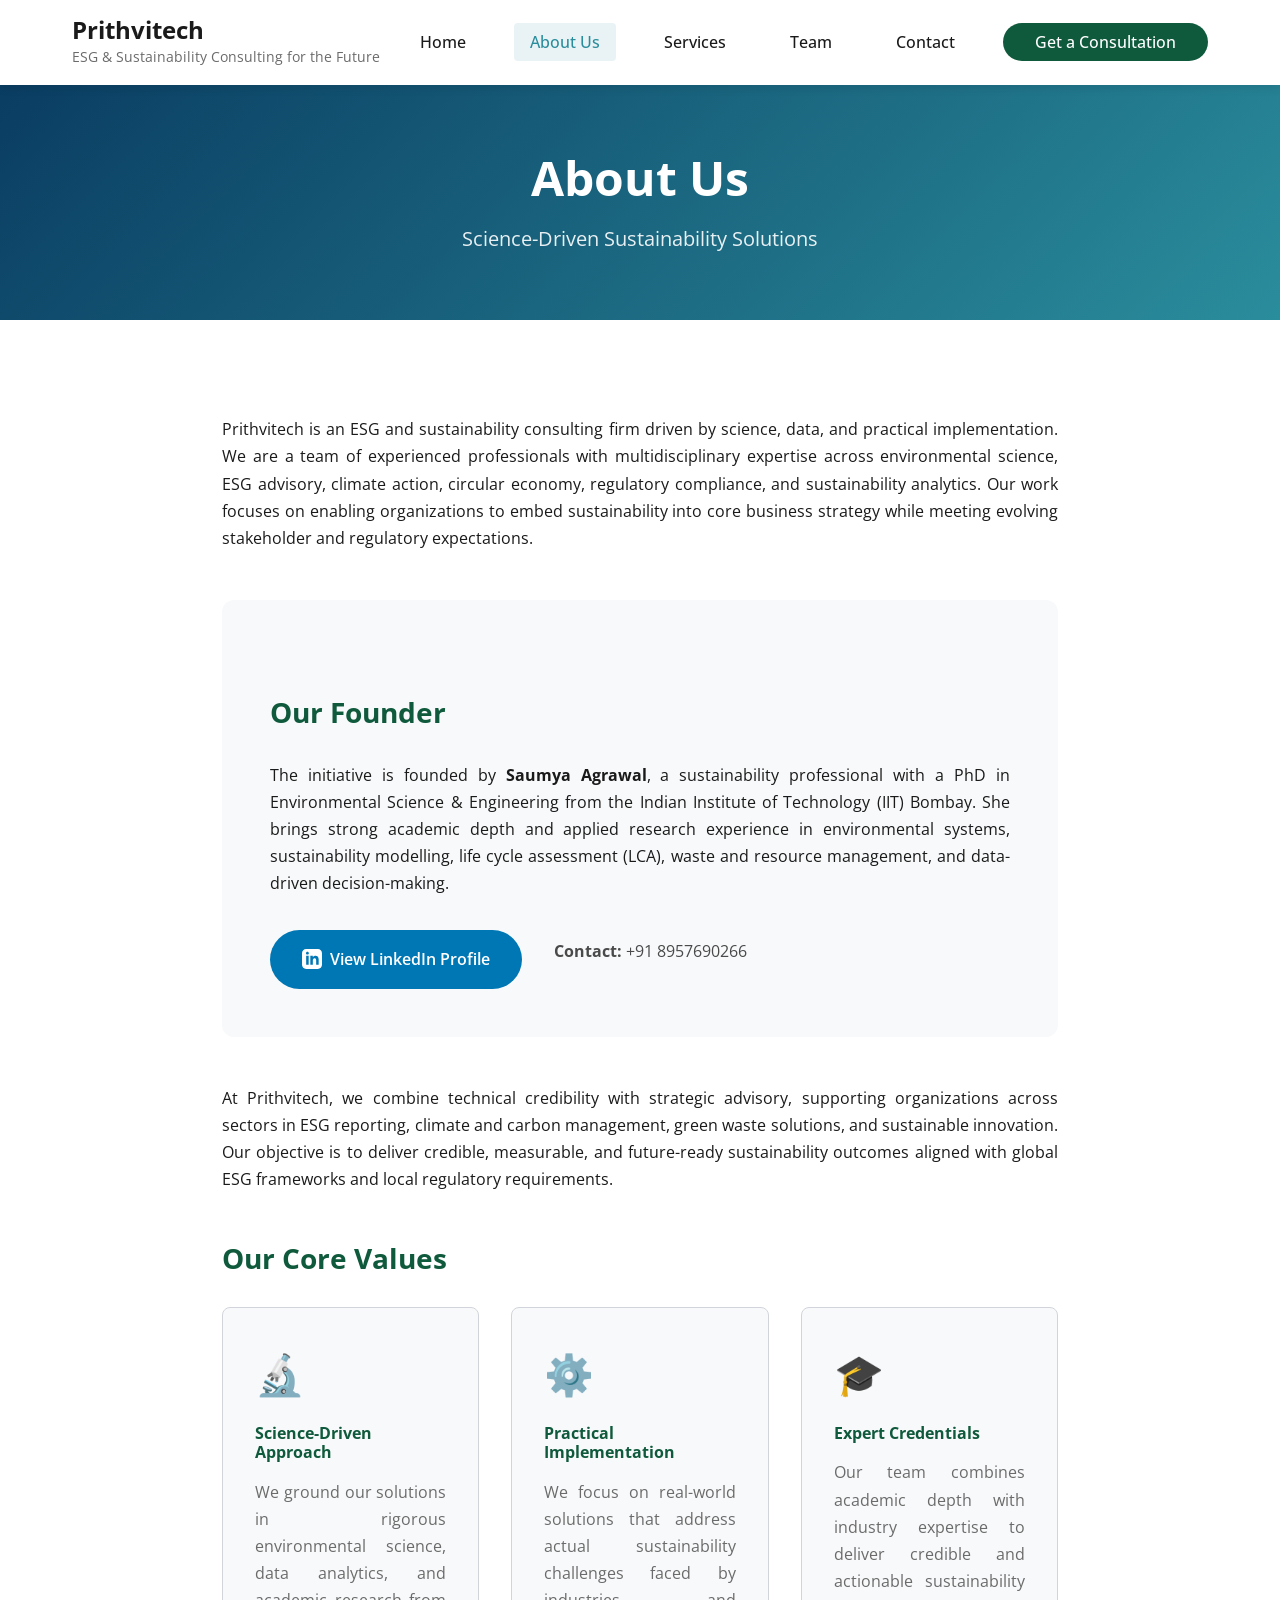
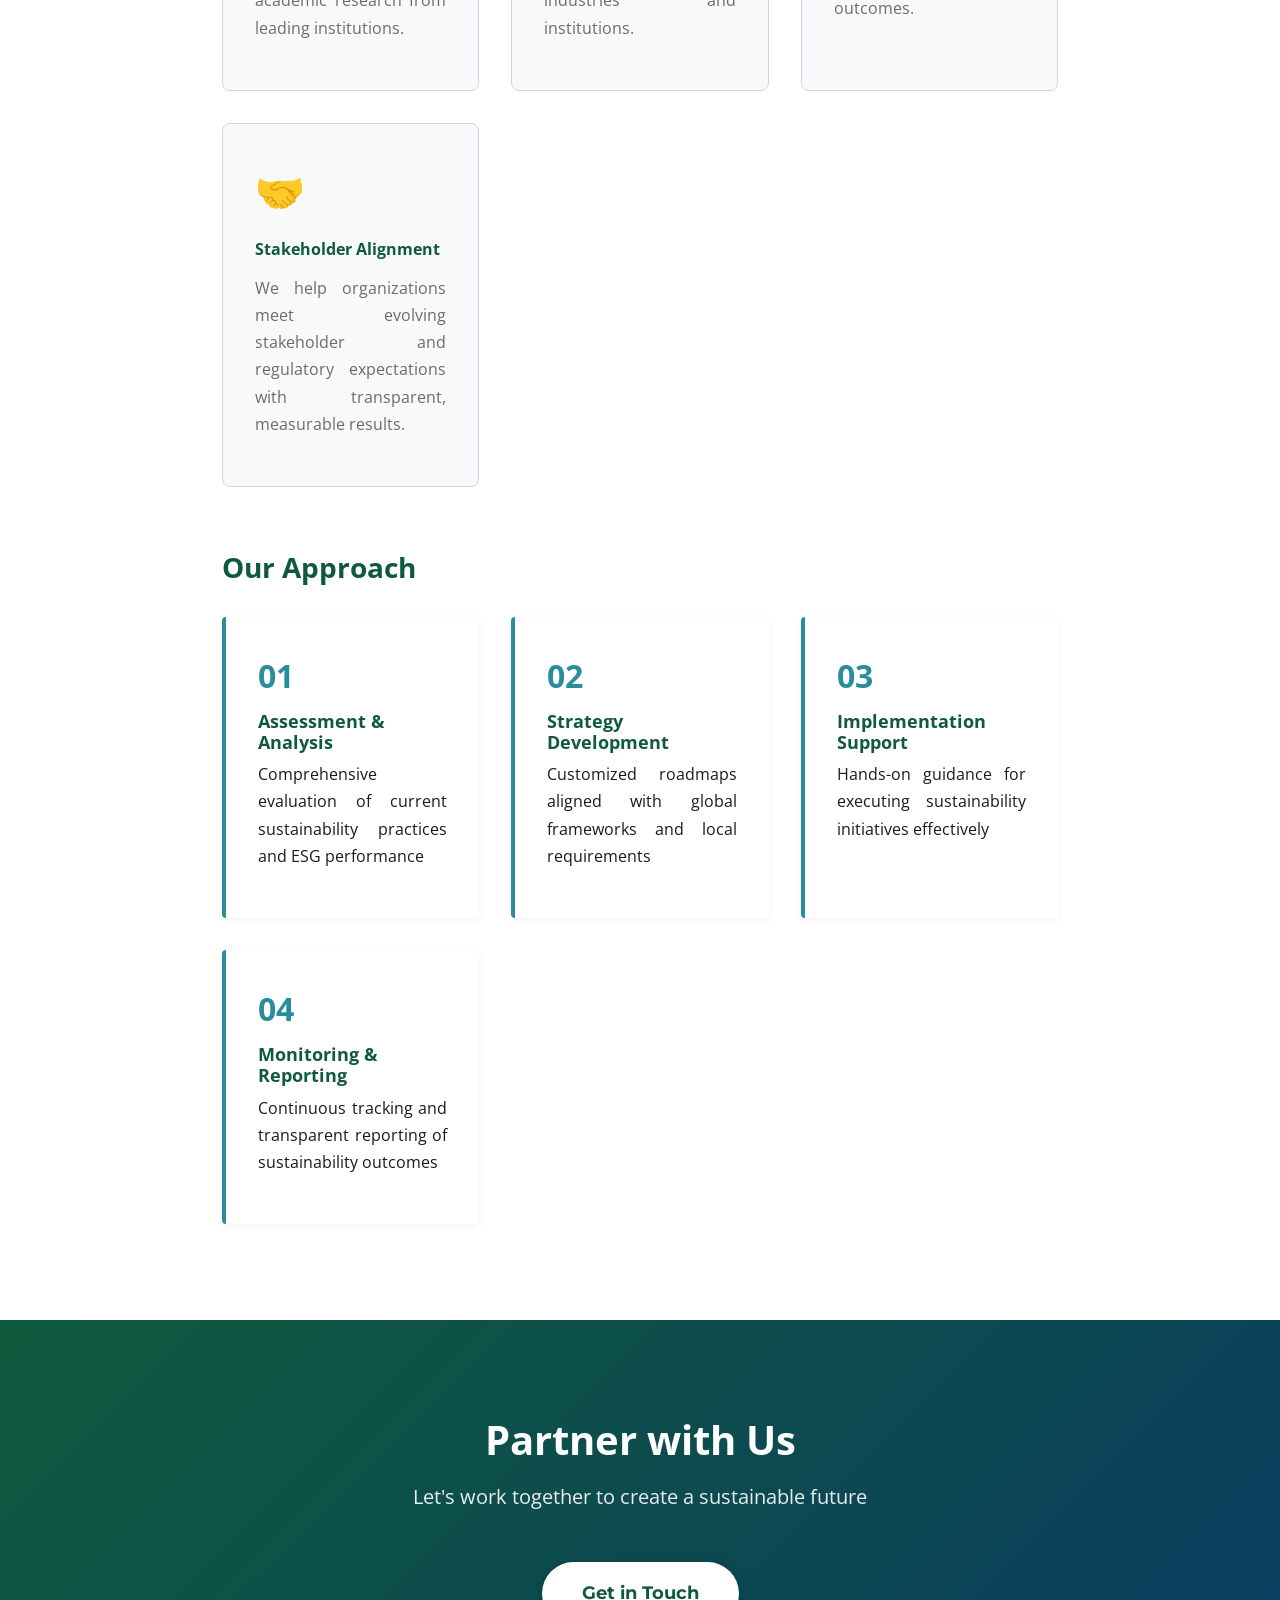
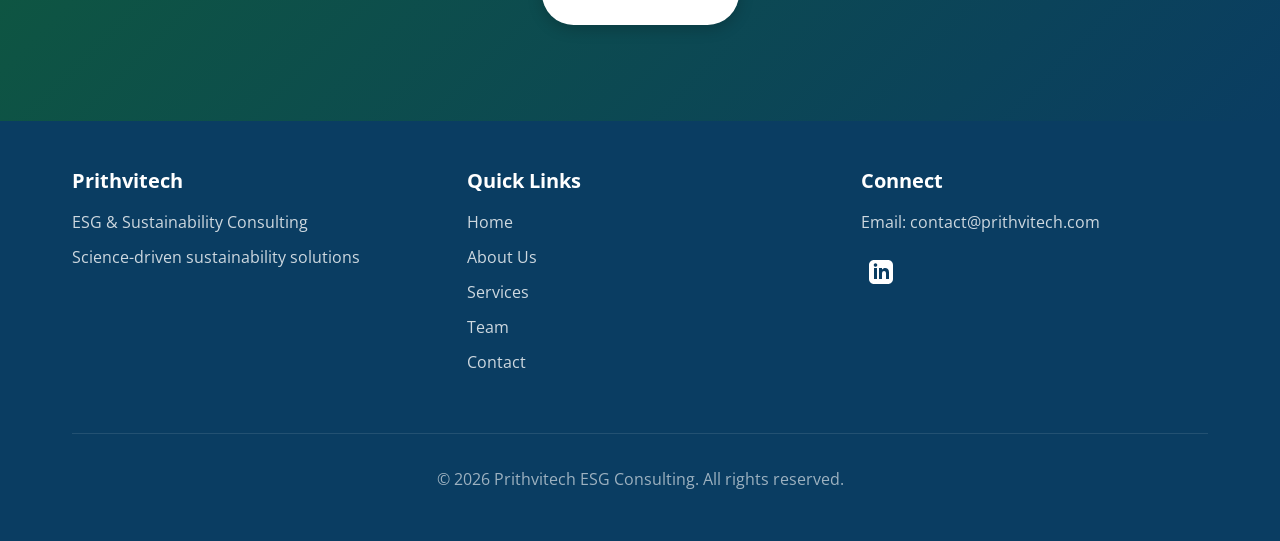
==== commit bfa5c041: "Update about.html" ====
--- a/about.html
+++ b/about.html
@@ -23,9 +23,8 @@
     <header class="header" role="banner">
         <nav class="nav-container" role="navigation" aria-label="Main navigation">
             <div class="nav-brand">
-                <a href="index.html" aria-label="Prithvitech home" class="brand-link">
-                    <img src="images/logo.png" alt="Prithvitech Logo" class="logo" onerror="this.style.display='none'; this.nextElementSibling.style.display='block';">
-                    <div class="brand-text">
+                <a href="index.html" aria-label="Prithvitech home">
+                    <div class="logo-container">
                         <h1 class="brand-name">Prithvitech</h1>
                         <p class="brand-tagline">ESG & Sustainability Consulting for the Future</p>
                     </div>
@@ -174,7 +173,6 @@
                 <div class="footer-section">
                     <h3 class="footer-title">Connect</h3>
                     <p class="footer-text">Email: contact@prithvitech.com</p>
-                    <p class="footer-text">Phone: +91 8957690266</p>
                     <div class="social-links">
                         <a href="https://www.linkedin.com/in/saumya-agrawal-iitb" target="_blank" rel="noopener noreferrer" class="social-link" aria-label="LinkedIn">
                             <svg class="linkedin-icon" viewBox="0 0 24 24" width="24" height="24" fill="currentColor">
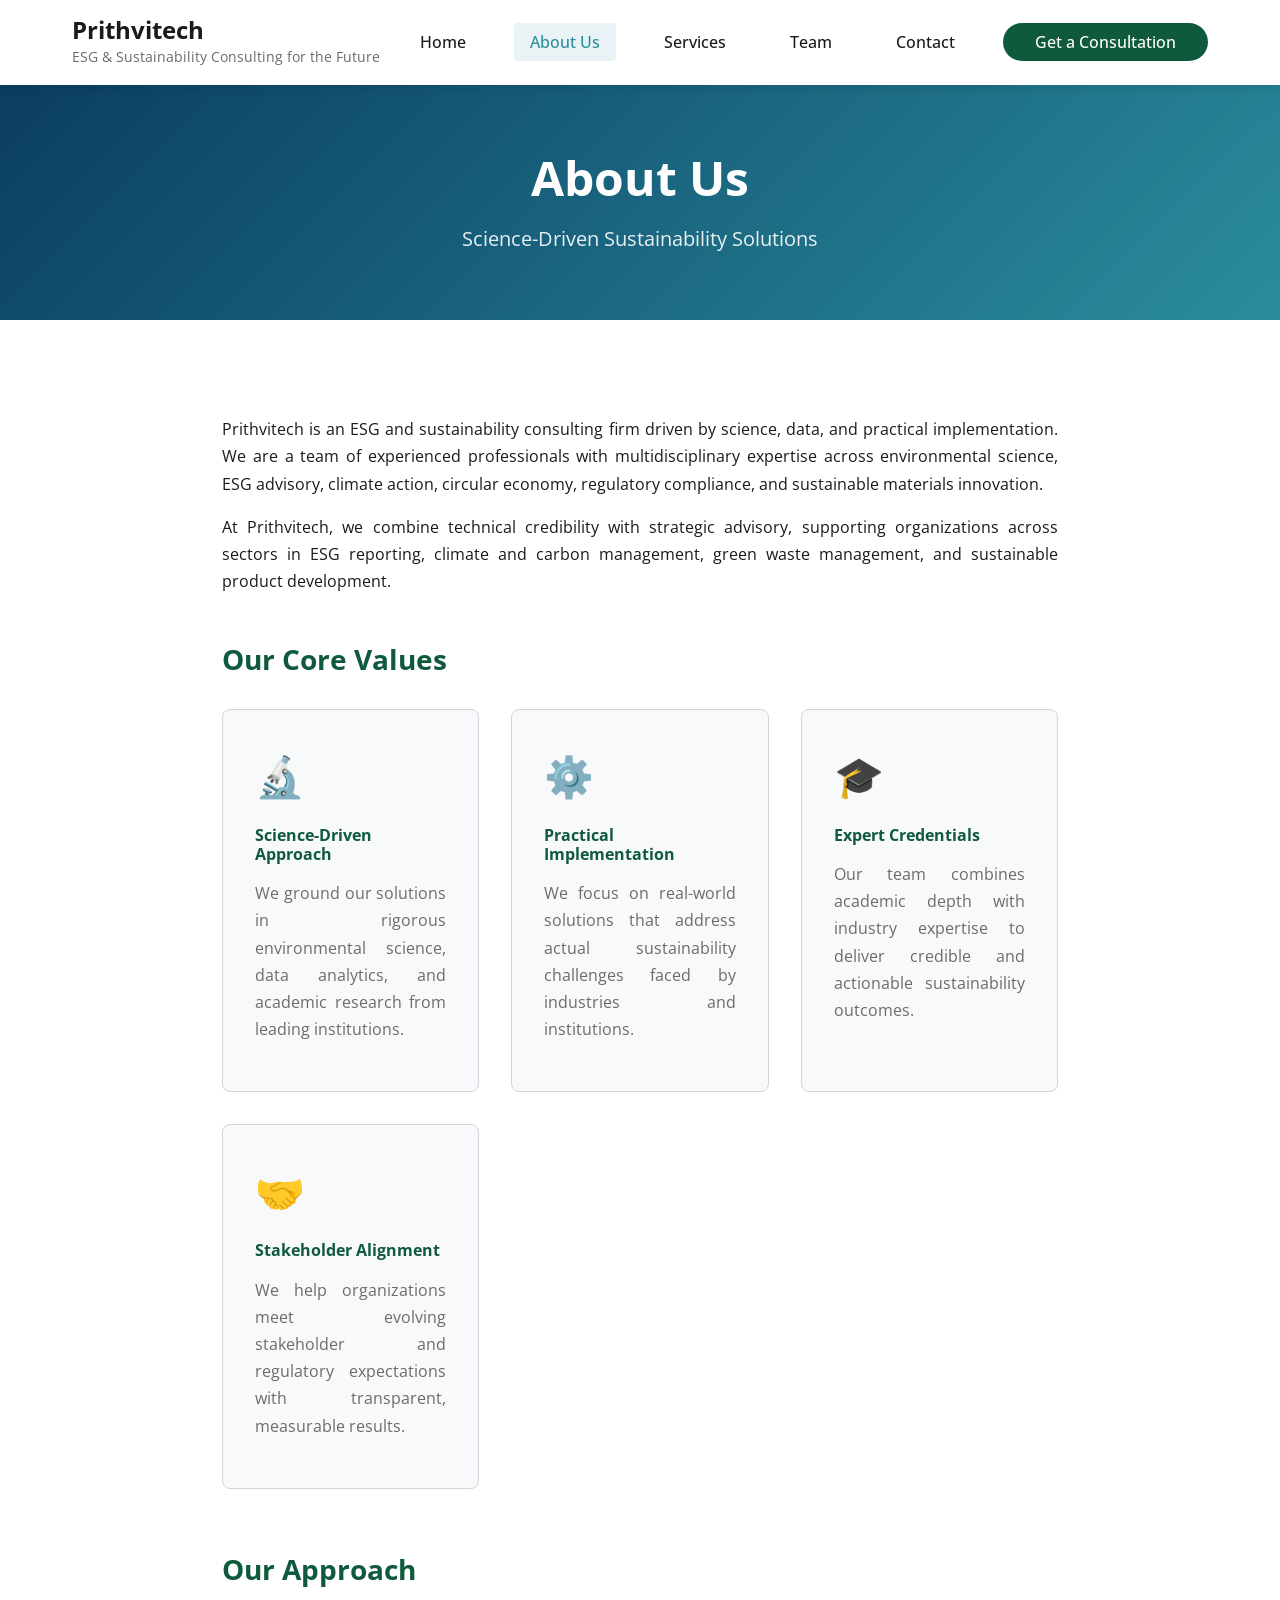
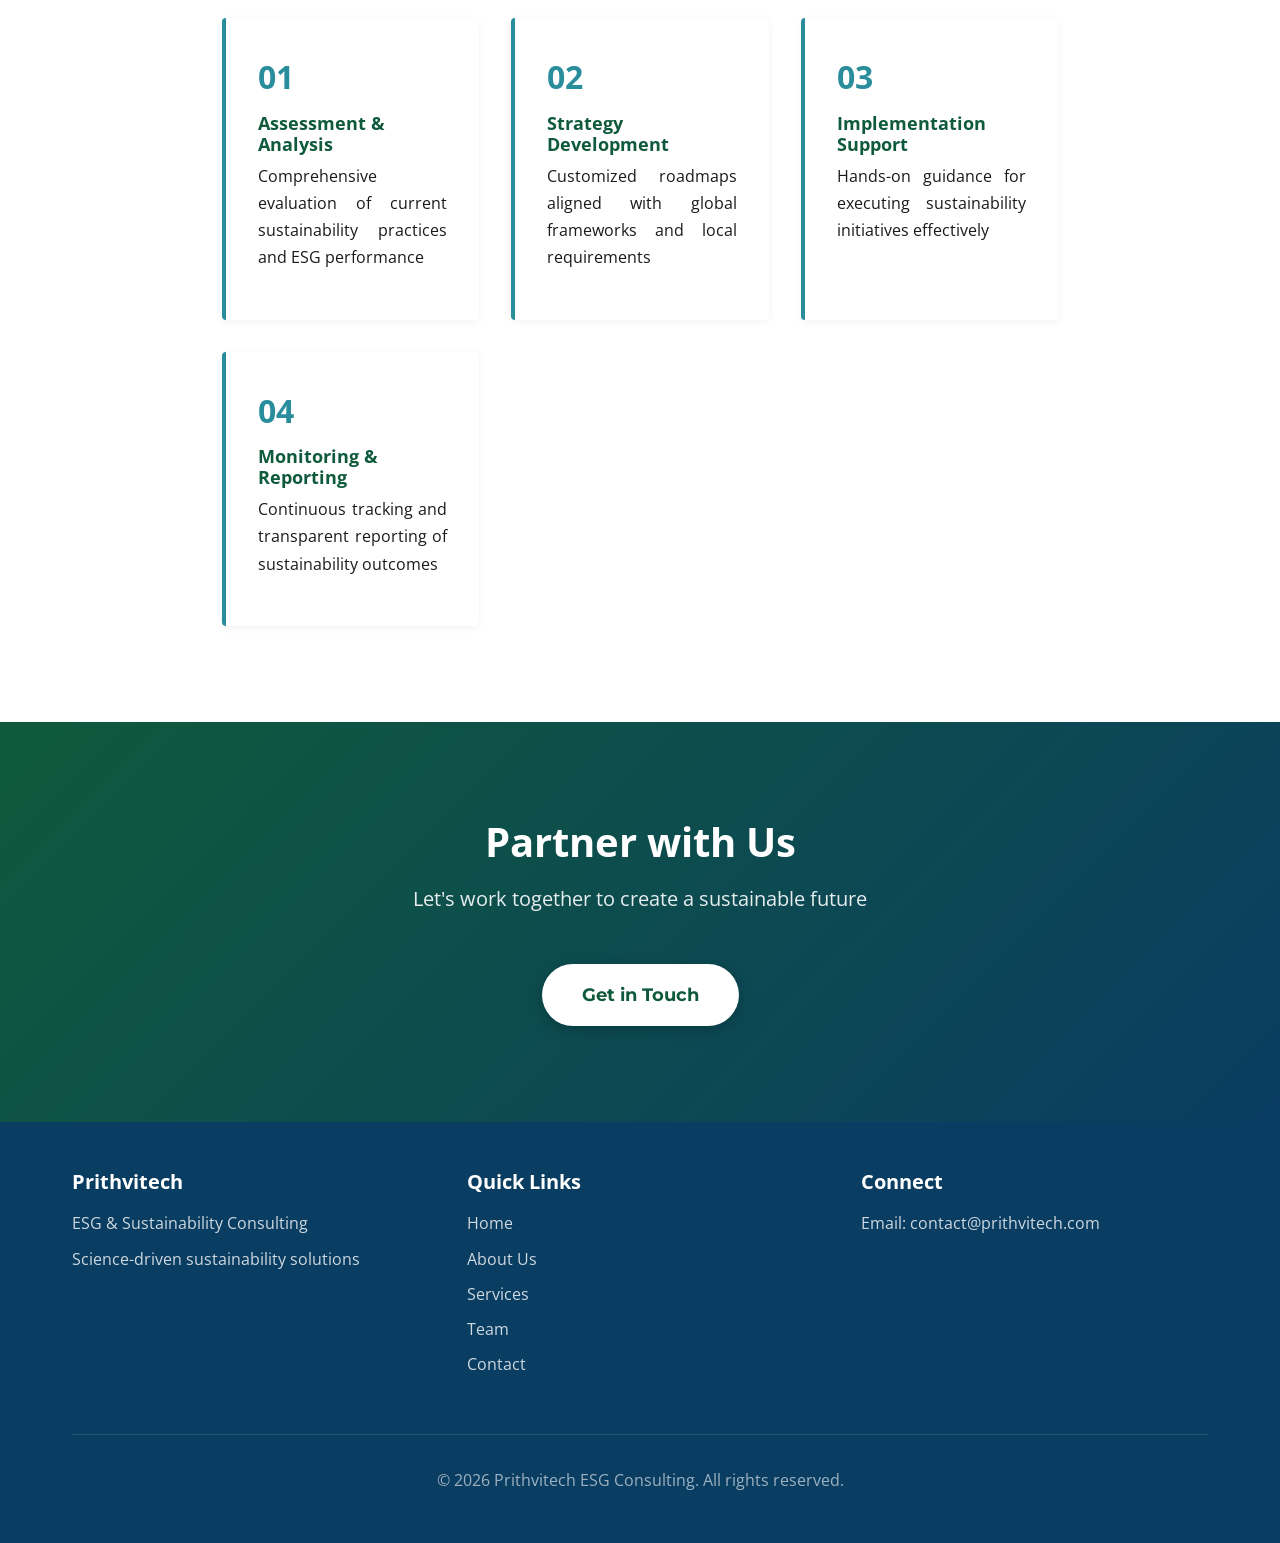
==== commit 978b405a: "Remove all personal names, phone numbers, and LinkedIn links from all pages" ====
--- a/about.html
+++ b/about.html
@@ -3,8 +3,8 @@
 <head>
     <meta charset="UTF-8">
     <meta name="viewport" content="width=device-width, initial-scale=1.0">
-    <meta name="description" content="About Prithvitech - Founded by Saumya Agrawal, PhD (IIT Bombay). ESG and sustainability consulting driven by science, data, and practical implementation.">
-    <meta name="keywords" content="ESG consulting, sustainability consulting, Saumya Agrawal, IIT Bombay, environmental science, climate action">
+    <meta name="description" content="About Prithvitech - ESG and sustainability consulting driven by science, data, and practical implementation.">
+    <meta name="keywords" content="ESG consulting, sustainability consulting, environmental science, climate action">
     <meta name="author" content="Prithvitech ESG Consulting">
     
     <title>About Us | Prithvitech - ESG & Sustainability Consulting</title>
@@ -59,29 +59,11 @@
             <div class="container-narrow">
                 <div class="about-text-content">
                     <p class="justified-text">
-                        Prithvitech is an ESG and sustainability consulting firm driven by science, data, and practical implementation. We are a team of experienced professionals with multidisciplinary expertise across environmental science, ESG advisory, climate action, circular economy, regulatory compliance, and sustainability analytics. Our work focuses on enabling organizations to embed sustainability into core business strategy while meeting evolving stakeholder and regulatory expectations.
+                        Prithvitech is an ESG and sustainability consulting firm driven by science, data, and practical implementation. We are a team of experienced professionals with multidisciplinary expertise across environmental science, ESG advisory, climate action, circular economy, regulatory compliance, and sustainable materials innovation.
                     </p>
                     
-                    <div class="founder-section">
-                        <h3 class="section-subtitle">Our Founder</h3>
-                        <p class="justified-text">
-                            The initiative is founded by <strong>Saumya Agrawal</strong>, a sustainability professional with a PhD in Environmental Science & Engineering from the Indian Institute of Technology (IIT) Bombay. She brings strong academic depth and applied research experience in environmental systems, sustainability modelling, life cycle assessment (LCA), waste and resource management, and data-driven decision-making.
-                        </p>
-                        <div class="founder-links">
-                            <a href="https://www.linkedin.com/in/saumya-agrawal-iitb" target="_blank" rel="noopener noreferrer" class="linkedin-button">
-                                <svg class="linkedin-icon-inline" viewBox="0 0 24 24" width="20" height="20" fill="currentColor">
-                                    <path d="M19 0h-14c-2.761 0-5 2.239-5 5v14c0 2.761 2.239 5 5 5h14c2.762 0 5-2.239 5-5v-14c0-2.761-2.238-5-5-5zm-11 19h-3v-11h3v11zm-1.5-12.268c-.966 0-1.75-.79-1.75-1.764s.784-1.764 1.75-1.764 1.75.79 1.75 1.764-.783 1.764-1.75 1.764zm13.5 12.268h-3v-5.604c0-3.368-4-3.113-4 0v5.604h-3v-11h3v1.765c1.396-2.586 7-2.777 7 2.476v6.759z"/>
-                                </svg>
-                                View LinkedIn Profile
-                            </a>
-                            <p class="contact-number">
-                                <strong>Contact:</strong> +91 8957690266
-                            </p>
-                        </div>
-                    </div>
-                    
                     <p class="justified-text">
-                        At Prithvitech, we combine technical credibility with strategic advisory, supporting organizations across sectors in ESG reporting, climate and carbon management, green waste solutions, and sustainable innovation. Our objective is to deliver credible, measurable, and future-ready sustainability outcomes aligned with global ESG frameworks and local regulatory requirements.
+                        At Prithvitech, we combine technical credibility with strategic advisory, supporting organizations across sectors in ESG reporting, climate and carbon management, green waste management, and sustainable product development.
                     </p>
                 </div>
 
@@ -173,13 +155,6 @@
                 <div class="footer-section">
                     <h3 class="footer-title">Connect</h3>
                     <p class="footer-text">Email: contact@prithvitech.com</p>
-                    <div class="social-links">
-                        <a href="https://www.linkedin.com/in/saumya-agrawal-iitb" target="_blank" rel="noopener noreferrer" class="social-link" aria-label="LinkedIn">
-                            <svg class="linkedin-icon" viewBox="0 0 24 24" width="24" height="24" fill="currentColor">
-                                <path d="M19 0h-14c-2.761 0-5 2.239-5 5v14c0 2.761 2.239 5 5 5h14c2.762 0 5-2.239 5-5v-14c0-2.761-2.238-5-5-5zm-11 19h-3v-11h3v11zm-1.5-12.268c-.966 0-1.75-.79-1.75-1.764s.784-1.764 1.75-1.764 1.75.79 1.75 1.764-.783 1.764-1.75 1.764zm13.5 12.268h-3v-5.604c0-3.368-4-3.113-4 0v5.604h-3v-11h3v1.765c1.396-2.586 7-2.777 7 2.476v6.759z"/>
-                            </svg>
-                        </a>
-                    </div>
                 </div>
             </div>
             <div class="footer-bottom">
@@ -190,4 +165,4 @@
 
     <script src="script.js"></script>
 </body>
-</html>
+</html>
--- a/styles.css
+++ b/styles.css
@@ -156,24 +156,6 @@
 .nav-brand a {
     text-decoration: none;
     color: var(--text-dark);
-}
-
-.brand-link {
-    display: flex;
-    align-items: center;
-    gap: var(--spacing-sm);
-}
-
-.logo {
-    height: 50px;
-    width: auto;
-    max-width: 200px;
-    object-fit: contain;
-}
-
-.brand-text {
-    display: flex;
-    flex-direction: column;
 }
 
 .brand-name {
@@ -1427,15 +1409,6 @@
     .brand-tagline {
         font-size: 0.7rem;
     }
-    
-    .logo {
-        height: 40px;
-        max-width: 150px;
-    }
-    
-    .brand-link {
-        gap: var(--spacing-xs);
-    }
 }
 
 @media (max-width: 480px) {
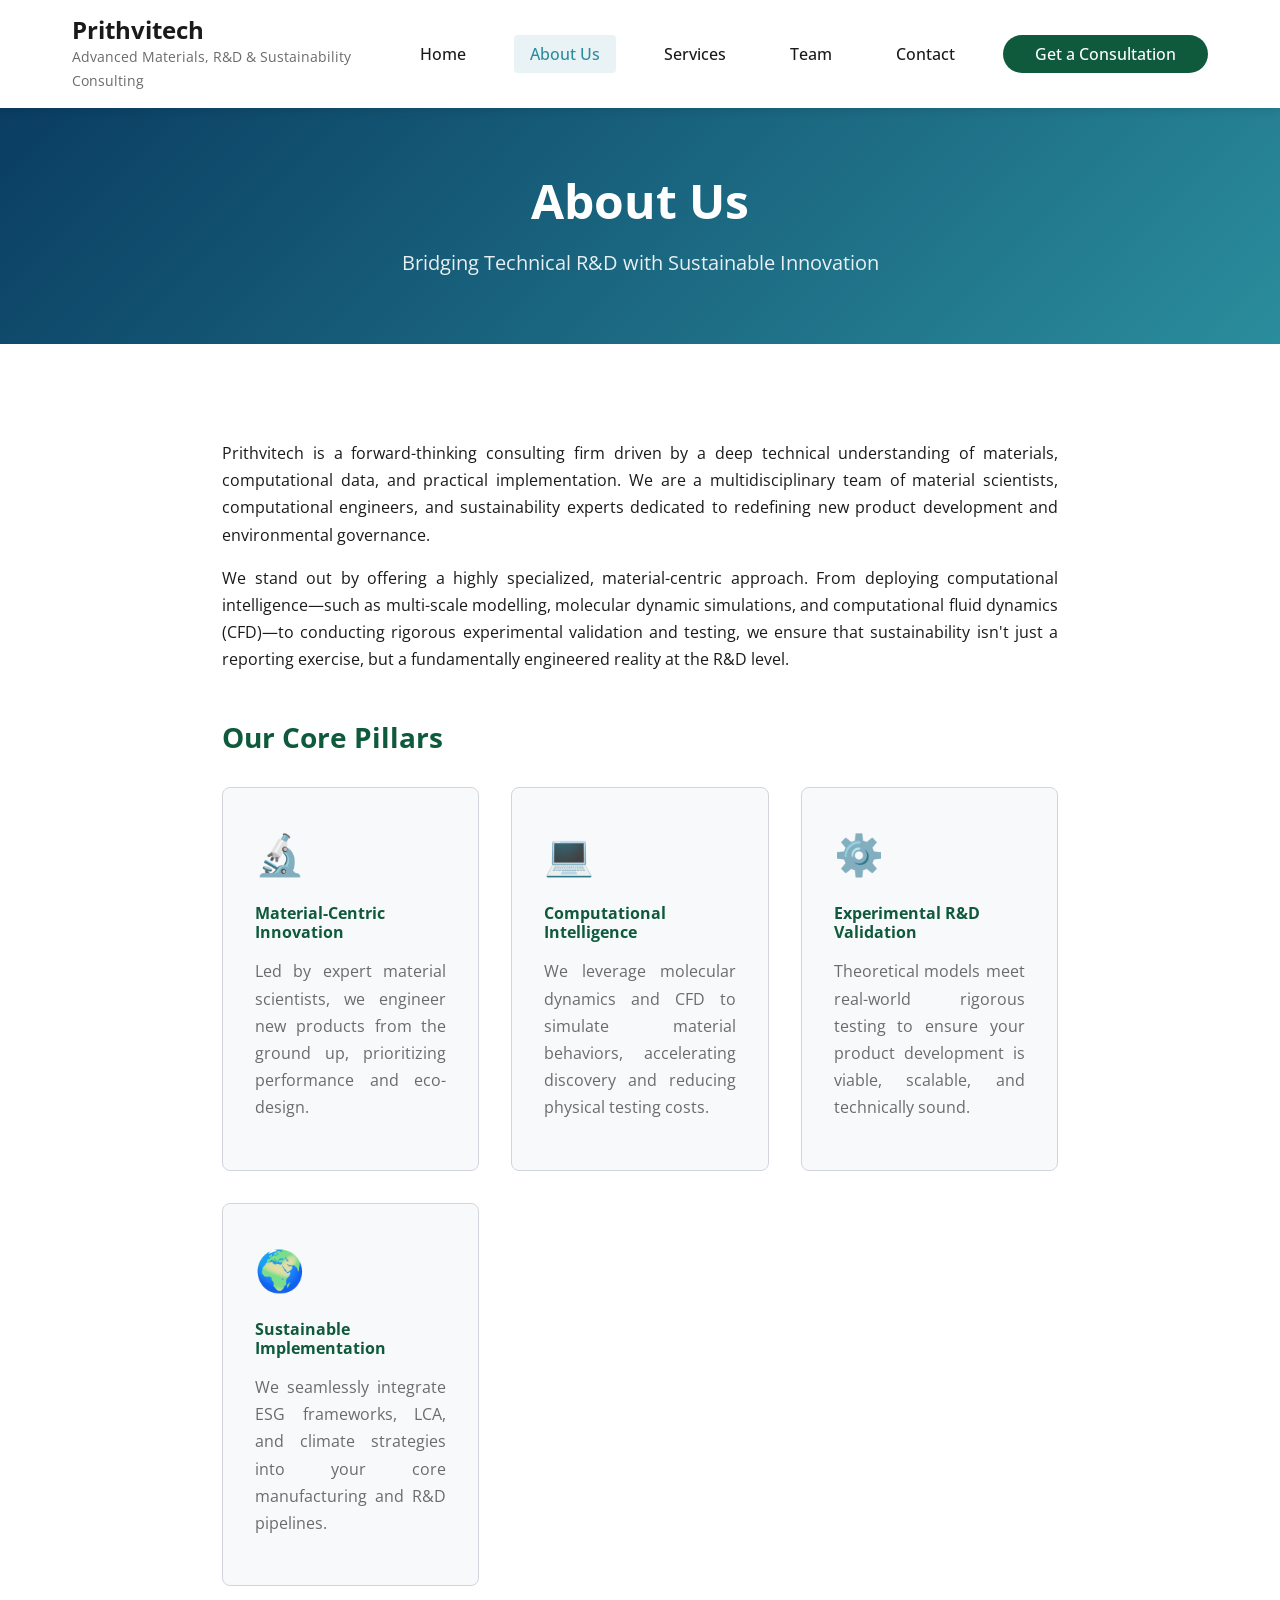
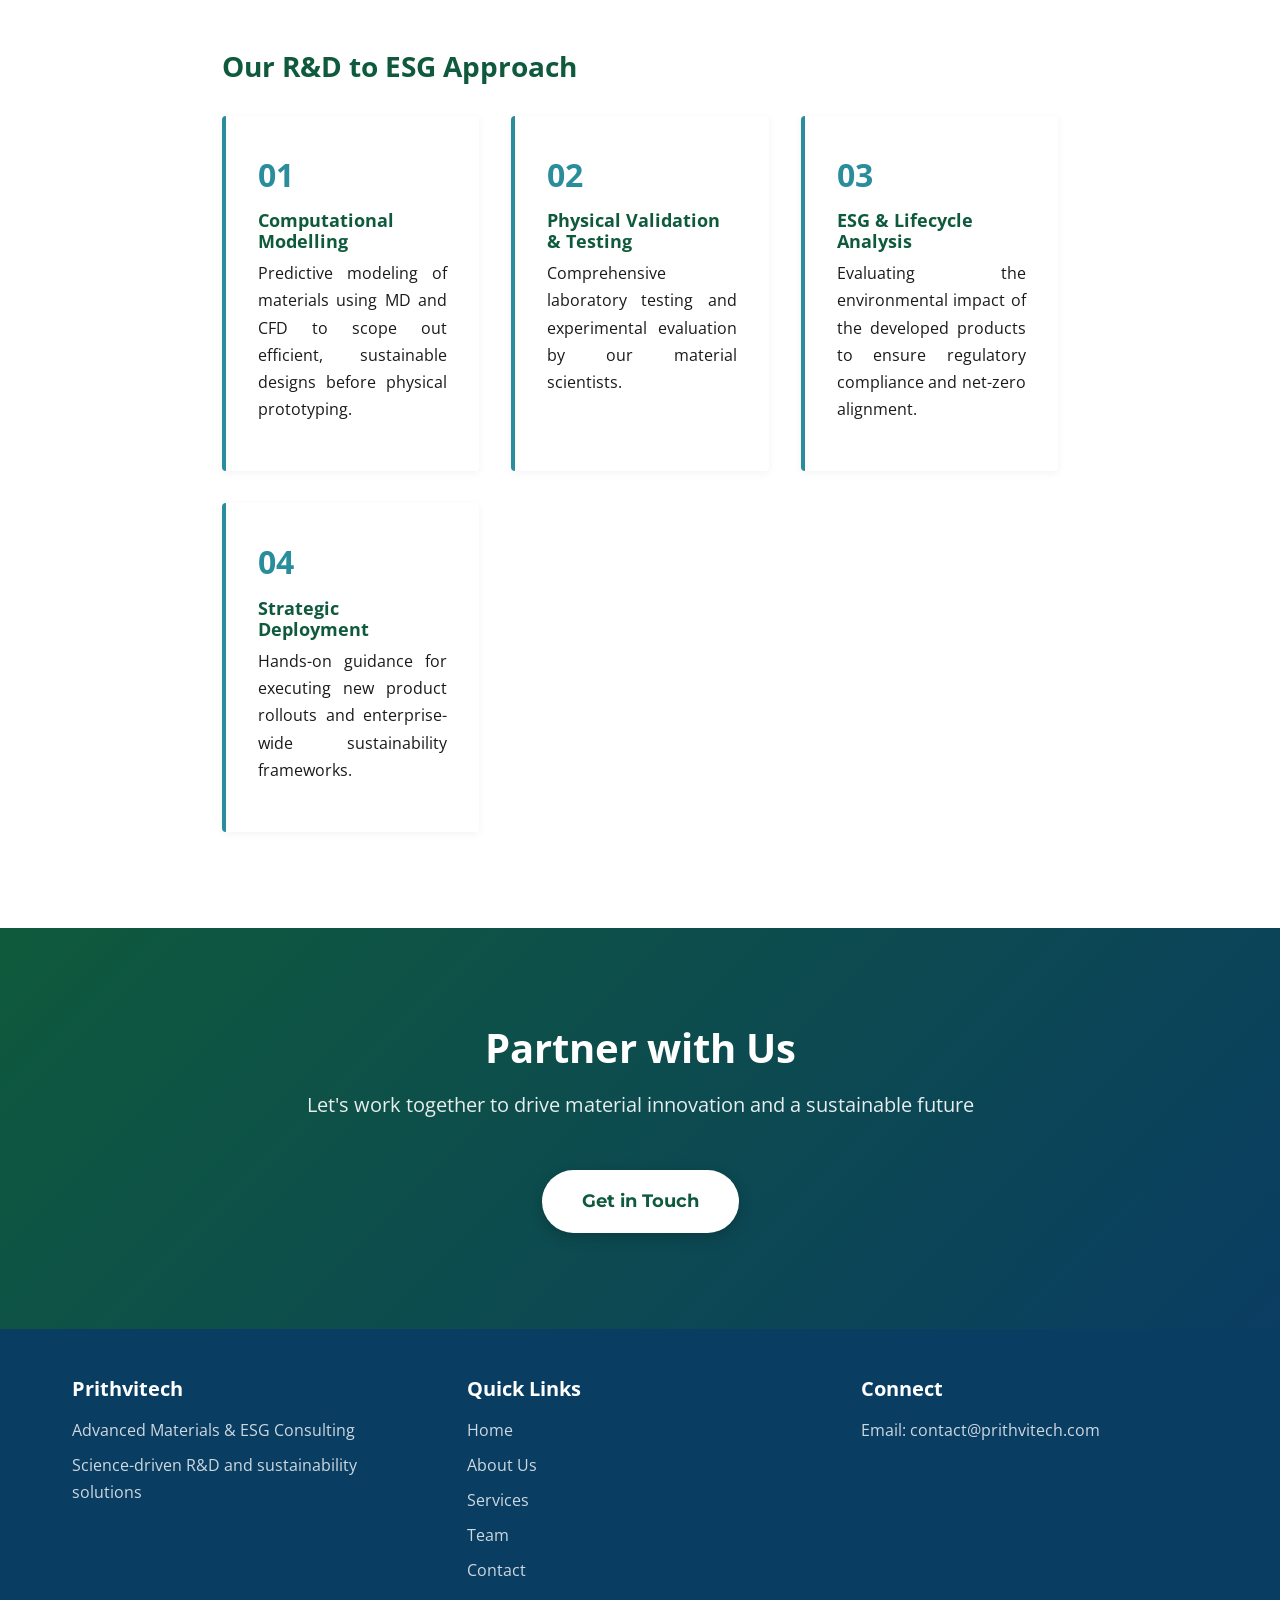
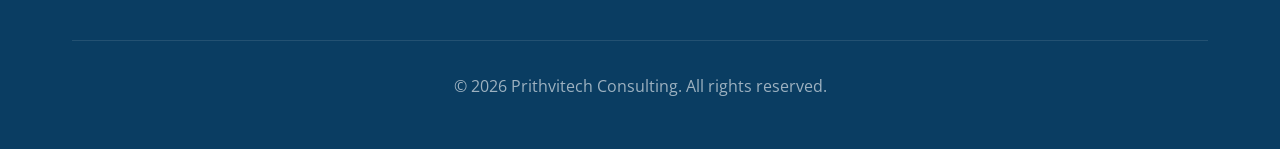
==== commit 23fb95c0: "Update about.html" ====
--- a/about.html
+++ b/about.html
@@ -3,11 +3,11 @@
 <head>
     <meta charset="UTF-8">
     <meta name="viewport" content="width=device-width, initial-scale=1.0">
-    <meta name="description" content="About Prithvitech - ESG and sustainability consulting driven by science, data, and practical implementation.">
-    <meta name="keywords" content="ESG consulting, sustainability consulting, environmental science, climate action">
-    <meta name="author" content="Prithvitech ESG Consulting">
+    <meta name="description" content="About Prithvitech - A team of material scientists and sustainability experts offering R&D, computational modeling, and ESG consulting.">
+    <meta name="keywords" content="material innovation, computational intelligence, multi-scale modelling, ESG consulting, environmental science, R&D validation">
+    <meta name="author" content="Prithvitech Consulting">
     
-    <title>About Us | Prithvitech - ESG & Sustainability Consulting</title>
+    <title>About Us | Prithvitech - Advanced Materials & ESG</title>
     
     <!-- Google Fonts -->
     <link rel="preconnect" href="https://fonts.googleapis.com">
@@ -19,14 +19,13 @@
 <body>
     <a href="#main-content" class="skip-link">Skip to main content</a>
     
-    <!-- Header and Navigation -->
     <header class="header" role="banner">
         <nav class="nav-container" role="navigation" aria-label="Main navigation">
             <div class="nav-brand">
                 <a href="index.html" aria-label="Prithvitech home">
                     <div class="logo-container">
                         <h1 class="brand-name">Prithvitech</h1>
-                        <p class="brand-tagline">ESG & Sustainability Consulting for the Future</p>
+                        <p class="brand-tagline">Advanced Materials, R&D & Sustainability Consulting</p>
                     </div>
                 </a>
             </div>
@@ -46,101 +45,95 @@
 
     <main id="main-content" role="main">
         
-        <!-- Page Hero -->
         <section class="page-hero" aria-labelledby="page-title">
             <div class="container">
                 <h2 id="page-title" class="page-title">About Us</h2>
-                <p class="page-subtitle">Science-Driven Sustainability Solutions</p>
+                <p class="page-subtitle">Bridging Technical R&D with Sustainable Innovation</p>
             </div>
         </section>
 
-        <!-- About Content -->
         <section class="about-content-section" aria-labelledby="about-heading">
             <div class="container-narrow">
                 <div class="about-text-content">
                     <p class="justified-text">
-                        Prithvitech is an ESG and sustainability consulting firm driven by science, data, and practical implementation. We are a team of experienced professionals with multidisciplinary expertise across environmental science, ESG advisory, climate action, circular economy, regulatory compliance, and sustainable materials innovation.
+                        Prithvitech is a forward-thinking consulting firm driven by a deep technical understanding of materials, computational data, and practical implementation. We are a multidisciplinary team of material scientists, computational engineers, and sustainability experts dedicated to redefining new product development and environmental governance.
                     </p>
                     
                     <p class="justified-text">
-                        At Prithvitech, we combine technical credibility with strategic advisory, supporting organizations across sectors in ESG reporting, climate and carbon management, green waste management, and sustainable product development.
+                        We stand out by offering a highly specialized, material-centric approach. From deploying computational intelligence—such as multi-scale modelling, molecular dynamic simulations, and computational fluid dynamics (CFD)—to conducting rigorous experimental validation and testing, we ensure that sustainability isn't just a reporting exercise, but a fundamentally engineered reality at the R&D level.
                     </p>
                 </div>
 
-                <!-- Core Values -->
                 <div class="values-section">
-                    <h3 class="section-subtitle">Our Core Values</h3>
+                    <h3 class="section-subtitle">Our Core Pillars</h3>
                     <div class="values-grid-about">
                         <article class="value-card-about">
                             <div class="value-icon">🔬</div>
-                            <h4 class="value-title">Science-Driven Approach</h4>
-                            <p class="value-description justified-text">We ground our solutions in rigorous environmental science, data analytics, and academic research from leading institutions.</p>
+                            <h4 class="value-title">Material-Centric Innovation</h4>
+                            <p class="value-description justified-text">Led by expert material scientists, we engineer new products from the ground up, prioritizing performance and eco-design.</p>
+                        </article>
+                        <article class="value-card-about">
+                            <div class="value-icon">💻</div>
+                            <h4 class="value-title">Computational Intelligence</h4>
+                            <p class="value-description justified-text">We leverage molecular dynamics and CFD to simulate material behaviors, accelerating discovery and reducing physical testing costs.</p>
                         </article>
                         <article class="value-card-about">
                             <div class="value-icon">⚙️</div>
-                            <h4 class="value-title">Practical Implementation</h4>
-                            <p class="value-description justified-text">We focus on real-world solutions that address actual sustainability challenges faced by industries and institutions.</p>
+                            <h4 class="value-title">Experimental R&D Validation</h4>
+                            <p class="value-description justified-text">Theoretical models meet real-world rigorous testing to ensure your product development is viable, scalable, and technically sound.</p>
                         </article>
                         <article class="value-card-about">
-                            <div class="value-icon">🎓</div>
-                            <h4 class="value-title">Expert Credentials</h4>
-                            <p class="value-description justified-text">Our team combines academic depth with industry expertise to deliver credible and actionable sustainability outcomes.</p>
-                        </article>
-                        <article class="value-card-about">
-                            <div class="value-icon">🤝</div>
-                            <h4 class="value-title">Stakeholder Alignment</h4>
-                            <p class="value-description justified-text">We help organizations meet evolving stakeholder and regulatory expectations with transparent, measurable results.</p>
+                            <div class="value-icon">🌍</div>
+                            <h4 class="value-title">Sustainable Implementation</h4>
+                            <p class="value-description justified-text">We seamlessly integrate ESG frameworks, LCA, and climate strategies into your core manufacturing and R&D pipelines.</p>
                         </article>
                     </div>
                 </div>
 
-                <!-- Our Approach -->
                 <div class="approach-section">
-                    <h3 class="section-subtitle">Our Approach</h3>
+                    <h3 class="section-subtitle">Our R&D to ESG Approach</h3>
                     <div class="approach-grid">
                         <div class="approach-item">
                             <div class="approach-number">01</div>
-                            <h4>Assessment & Analysis</h4>
-                            <p class="justified-text">Comprehensive evaluation of current sustainability practices and ESG performance</p>
+                            <h4>Computational Modelling</h4>
+                            <p class="justified-text">Predictive modeling of materials using MD and CFD to scope out efficient, sustainable designs before physical prototyping.</p>
                         </div>
                         <div class="approach-item">
                             <div class="approach-number">02</div>
-                            <h4>Strategy Development</h4>
-                            <p class="justified-text">Customized roadmaps aligned with global frameworks and local requirements</p>
+                            <h4>Physical Validation & Testing</h4>
+                            <p class="justified-text">Comprehensive laboratory testing and experimental evaluation by our material scientists.</p>
                         </div>
                         <div class="approach-item">
                             <div class="approach-number">03</div>
-                            <h4>Implementation Support</h4>
-                            <p class="justified-text">Hands-on guidance for executing sustainability initiatives effectively</p>
+                            <h4>ESG & Lifecycle Analysis</h4>
+                            <p class="justified-text">Evaluating the environmental impact of the developed products to ensure regulatory compliance and net-zero alignment.</p>
                         </div>
                         <div class="approach-item">
                             <div class="approach-number">04</div>
-                            <h4>Monitoring & Reporting</h4>
-                            <p class="justified-text">Continuous tracking and transparent reporting of sustainability outcomes</p>
+                            <h4>Strategic Deployment</h4>
+                            <p class="justified-text">Hands-on guidance for executing new product rollouts and enterprise-wide sustainability frameworks.</p>
                         </div>
                     </div>
                 </div>
             </div>
         </section>
 
-        <!-- CTA Section -->
         <section class="cta-section" aria-labelledby="cta-heading">
             <div class="container">
                 <h2 id="cta-heading" class="cta-title">Partner with Us</h2>
-                <p class="cta-subtitle">Let's work together to create a sustainable future</p>
+                <p class="cta-subtitle">Let's work together to drive material innovation and a sustainable future</p>
                 <a href="contact.html" class="cta-button-white" aria-label="Get in touch">Get in Touch</a>
             </div>
         </section>
     </main>
 
-    <!-- Footer -->
     <footer class="footer" role="contentinfo">
         <div class="container">
             <div class="footer-content">
                 <div class="footer-section">
                     <h3 class="footer-title">Prithvitech</h3>
-                    <p class="footer-text">ESG & Sustainability Consulting</p>
-                    <p class="footer-text">Science-driven sustainability solutions</p>
+                    <p class="footer-text">Advanced Materials & ESG Consulting</p>
+                    <p class="footer-text">Science-driven R&D and sustainability solutions</p>
                 </div>
                 <div class="footer-section">
                     <h3 class="footer-title">Quick Links</h3>
@@ -158,11 +151,11 @@
                 </div>
             </div>
             <div class="footer-bottom">
-                <p>&copy; <span id="current-year"></span> Prithvitech ESG Consulting. All rights reserved.</p>
+                <p>&copy; <span id="current-year"></span> Prithvitech Consulting. All rights reserved.</p>
             </div>
         </div>
     </footer>
 
     <script src="script.js"></script>
 </body>
-</html>+</html>
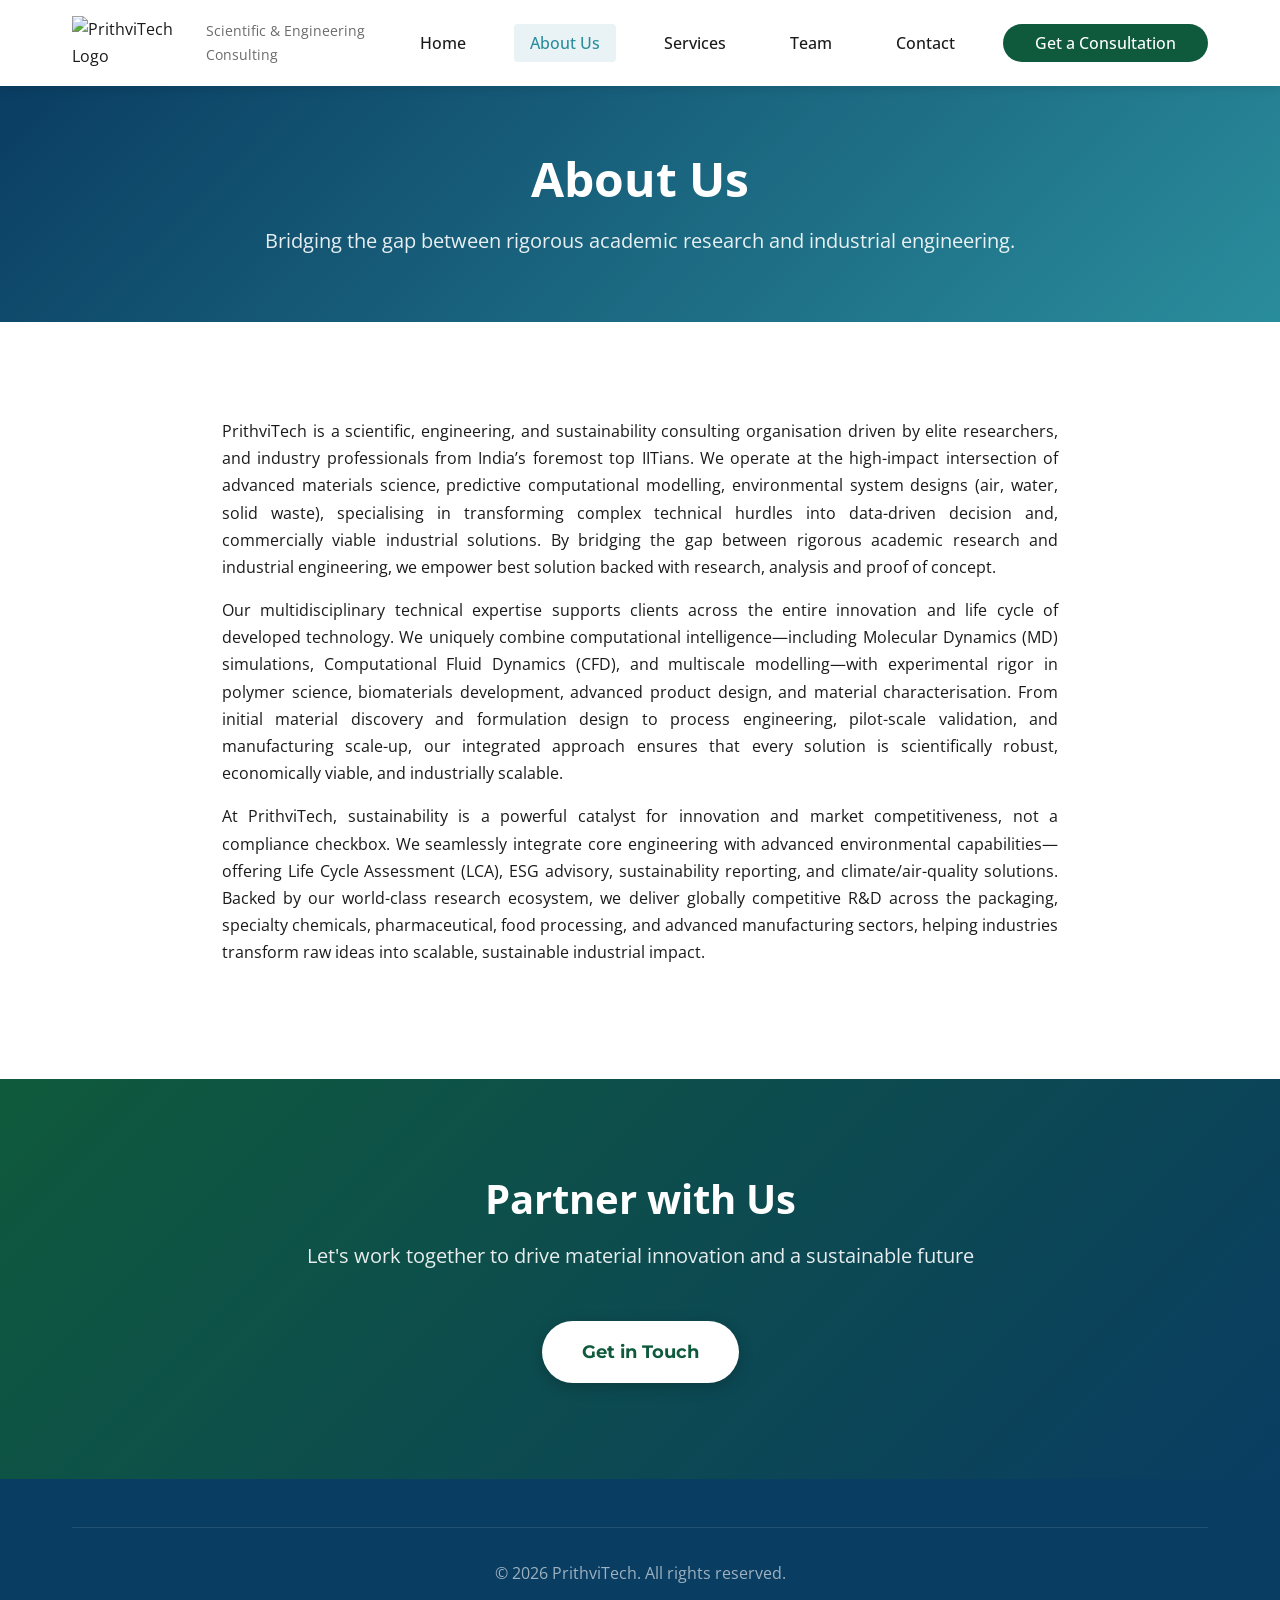
==== commit 3c223e41: "Update about.html" ====
--- a/about.html
+++ b/about.html
@@ -3,13 +3,14 @@
 <head>
     <meta charset="UTF-8">
     <meta name="viewport" content="width=device-width, initial-scale=1.0">
-    <meta name="description" content="About Prithvitech - A team of material scientists and sustainability experts offering R&D, computational modeling, and ESG consulting.">
-    <meta name="keywords" content="material innovation, computational intelligence, multi-scale modelling, ESG consulting, environmental science, R&D validation">
-    <meta name="author" content="Prithvitech Consulting">
+    <meta name="description" content="About PrithviTech - Scientific, engineering, and sustainability consulting organisation driven by elite researchers from top IITs.">
+    <meta name="keywords" content="IITians, material innovation, computational intelligence, multiscale modelling, ESG consulting, environmental science, R&D validation">
+    <meta name="author" content="PrithviTech">
     
-    <title>About Us | Prithvitech - Advanced Materials & ESG</title>
+    <link rel="icon" href="logo.png" type="image/png">
     
-    <!-- Google Fonts -->
+    <title>About Us | PrithviTech</title>
+    
     <link rel="preconnect" href="https://fonts.googleapis.com">
     <link rel="preconnect" href="https://fonts.gstatic.com" crossorigin>
     <link href="https://fonts.googleapis.com/css2?family=Montserrat:wght@400;500;600;700&family=Open+Sans:wght@400;600&display=swap" rel="stylesheet">
@@ -22,10 +23,13 @@
     <header class="header" role="banner">
         <nav class="nav-container" role="navigation" aria-label="Main navigation">
             <div class="nav-brand">
-                <a href="index.html" aria-label="Prithvitech home">
+                <a href="index.html" aria-label="PrithviTech home" style="text-decoration: none;">
                     <div class="logo-container">
-                        <h1 class="brand-name">Prithvitech</h1>
-                        <p class="brand-tagline">Advanced Materials, R&D & Sustainability Consulting</p>
+                        <img src="logo.png" alt="PrithviTech Logo" class="header-logo">
+                        <div class="brand-text-wrapper">
+                            <h1 class="brand-name sr-only">PrithviTech</h1>
+                            <p class="brand-tagline">Scientific & Engineering Consulting</p>
+                        </div>
                     </div>
                 </a>
             </div>
@@ -48,7 +52,7 @@
         <section class="page-hero" aria-labelledby="page-title">
             <div class="container">
                 <h2 id="page-title" class="page-title">About Us</h2>
-                <p class="page-subtitle">Bridging Technical R&D with Sustainable Innovation</p>
+                <p class="page-subtitle">Bridging the gap between rigorous academic research and industrial engineering.</p>
             </div>
         </section>
 
@@ -56,64 +60,16 @@
             <div class="container-narrow">
                 <div class="about-text-content">
                     <p class="justified-text">
-                        Prithvitech is a forward-thinking consulting firm driven by a deep technical understanding of materials, computational data, and practical implementation. We are a multidisciplinary team of material scientists, computational engineers, and sustainability experts dedicated to redefining new product development and environmental governance.
+                        PrithviTech is a scientific, engineering, and sustainability consulting organisation driven by elite researchers, and industry professionals from India’s foremost top IITians. We operate at the high-impact intersection of advanced materials science, predictive computational modelling, environmental system designs (air, water, solid waste), specialising in transforming complex technical hurdles into data-driven decision and, commercially viable industrial solutions. By bridging the gap between rigorous academic research and industrial engineering, we empower best solution backed with research, analysis and proof of concept.
                     </p>
                     
                     <p class="justified-text">
-                        We stand out by offering a highly specialized, material-centric approach. From deploying computational intelligence—such as multi-scale modelling, molecular dynamic simulations, and computational fluid dynamics (CFD)—to conducting rigorous experimental validation and testing, we ensure that sustainability isn't just a reporting exercise, but a fundamentally engineered reality at the R&D level.
+                        Our multidisciplinary technical expertise supports clients across the entire innovation and life cycle of developed technology. We uniquely combine computational intelligence—including Molecular Dynamics (MD) simulations, Computational Fluid Dynamics (CFD), and multiscale modelling—with experimental rigor in polymer science, biomaterials development, advanced product design, and material characterisation. From initial material discovery and formulation design to process engineering, pilot-scale validation, and manufacturing scale-up, our integrated approach ensures that every solution is scientifically robust, economically viable, and industrially scalable.
                     </p>
-                </div>
 
-                <div class="values-section">
-                    <h3 class="section-subtitle">Our Core Pillars</h3>
-                    <div class="values-grid-about">
-                        <article class="value-card-about">
-                            <div class="value-icon">🔬</div>
-                            <h4 class="value-title">Material-Centric Innovation</h4>
-                            <p class="value-description justified-text">Led by expert material scientists, we engineer new products from the ground up, prioritizing performance and eco-design.</p>
-                        </article>
-                        <article class="value-card-about">
-                            <div class="value-icon">💻</div>
-                            <h4 class="value-title">Computational Intelligence</h4>
-                            <p class="value-description justified-text">We leverage molecular dynamics and CFD to simulate material behaviors, accelerating discovery and reducing physical testing costs.</p>
-                        </article>
-                        <article class="value-card-about">
-                            <div class="value-icon">⚙️</div>
-                            <h4 class="value-title">Experimental R&D Validation</h4>
-                            <p class="value-description justified-text">Theoretical models meet real-world rigorous testing to ensure your product development is viable, scalable, and technically sound.</p>
-                        </article>
-                        <article class="value-card-about">
-                            <div class="value-icon">🌍</div>
-                            <h4 class="value-title">Sustainable Implementation</h4>
-                            <p class="value-description justified-text">We seamlessly integrate ESG frameworks, LCA, and climate strategies into your core manufacturing and R&D pipelines.</p>
-                        </article>
-                    </div>
-                </div>
-
-                <div class="approach-section">
-                    <h3 class="section-subtitle">Our R&D to ESG Approach</h3>
-                    <div class="approach-grid">
-                        <div class="approach-item">
-                            <div class="approach-number">01</div>
-                            <h4>Computational Modelling</h4>
-                            <p class="justified-text">Predictive modeling of materials using MD and CFD to scope out efficient, sustainable designs before physical prototyping.</p>
-                        </div>
-                        <div class="approach-item">
-                            <div class="approach-number">02</div>
-                            <h4>Physical Validation & Testing</h4>
-                            <p class="justified-text">Comprehensive laboratory testing and experimental evaluation by our material scientists.</p>
-                        </div>
-                        <div class="approach-item">
-                            <div class="approach-number">03</div>
-                            <h4>ESG & Lifecycle Analysis</h4>
-                            <p class="justified-text">Evaluating the environmental impact of the developed products to ensure regulatory compliance and net-zero alignment.</p>
-                        </div>
-                        <div class="approach-item">
-                            <div class="approach-number">04</div>
-                            <h4>Strategic Deployment</h4>
-                            <p class="justified-text">Hands-on guidance for executing new product rollouts and enterprise-wide sustainability frameworks.</p>
-                        </div>
-                    </div>
+                    <p class="justified-text">
+                        At PrithviTech, sustainability is a powerful catalyst for innovation and market competitiveness, not a compliance checkbox. We seamlessly integrate core engineering with advanced environmental capabilities—offering Life Cycle Assessment (LCA), ESG advisory, sustainability reporting, and climate/air-quality solutions. Backed by our world-class research ecosystem, we deliver globally competitive R&D across the packaging, specialty chemicals, pharmaceutical, food processing, and advanced manufacturing sectors, helping industries transform raw ideas into scalable, sustainable industrial impact.
+                    </p>
                 </div>
             </div>
         </section>
@@ -129,29 +85,8 @@
 
     <footer class="footer" role="contentinfo">
         <div class="container">
-            <div class="footer-content">
-                <div class="footer-section">
-                    <h3 class="footer-title">Prithvitech</h3>
-                    <p class="footer-text">Advanced Materials & ESG Consulting</p>
-                    <p class="footer-text">Science-driven R&D and sustainability solutions</p>
-                </div>
-                <div class="footer-section">
-                    <h3 class="footer-title">Quick Links</h3>
-                    <ul class="footer-links">
-                        <li><a href="index.html" class="footer-link">Home</a></li>
-                        <li><a href="about.html" class="footer-link">About Us</a></li>
-                        <li><a href="services.html" class="footer-link">Services</a></li>
-                        <li><a href="team.html" class="footer-link">Team</a></li>
-                        <li><a href="contact.html" class="footer-link">Contact</a></li>
-                    </ul>
-                </div>
-                <div class="footer-section">
-                    <h3 class="footer-title">Connect</h3>
-                    <p class="footer-text">Email: contact@prithvitech.com</p>
-                </div>
-            </div>
             <div class="footer-bottom">
-                <p>&copy; <span id="current-year"></span> Prithvitech Consulting. All rights reserved.</p>
+                <p>&copy; <span id="current-year"></span> PrithviTech. All rights reserved.</p>
             </div>
         </div>
     </footer>
--- a/styles.css
+++ b/styles.css
@@ -1416,3 +1416,63 @@
         font-size: 1.5rem;
     }
 }
+.sr-only {
+    position: absolute;
+    width: 1px;
+    height: 1px;
+    padding: 0;
+    margin: -1px;
+    overflow: hidden;
+    clip: rect(0, 0, 0, 0);
+    white-space: nowrap;
+    border-width: 0;
+}
+
+/* Header Logo Styling */
+.header-logo {
+    max-height: 60px;
+    width: auto;
+    display: block;
+}
+
+.logo-container {
+    display: flex;
+    align-items: center;
+    gap: 15px;
+}
+
+/* Home Page Image Grid */
+.home-about-wrapper {
+    display: grid;
+    grid-template-columns: 1fr 1fr;
+    gap: var(--spacing-xl);
+    align-items: center;
+    margin-bottom: var(--spacing-lg);
+}
+
+.home-about-image img {
+    width: 100%;
+    border-radius: 12px;
+    box-shadow: 0 12px 35px rgba(0, 0, 0, 0.15);
+    object-fit: cover;
+    max-height: 400px;
+}
+
+.home-about-text {
+    text-align: left;
+}
+
+@media (max-width: 968px) {
+    .home-about-wrapper {
+        grid-template-columns: 1fr;
+    }
+    .home-about-text {
+        text-align: center;
+    }
+}
+
+@media (max-width: 480px) {
+    .header-logo {
+        max-height: 45px;
+    }
+}
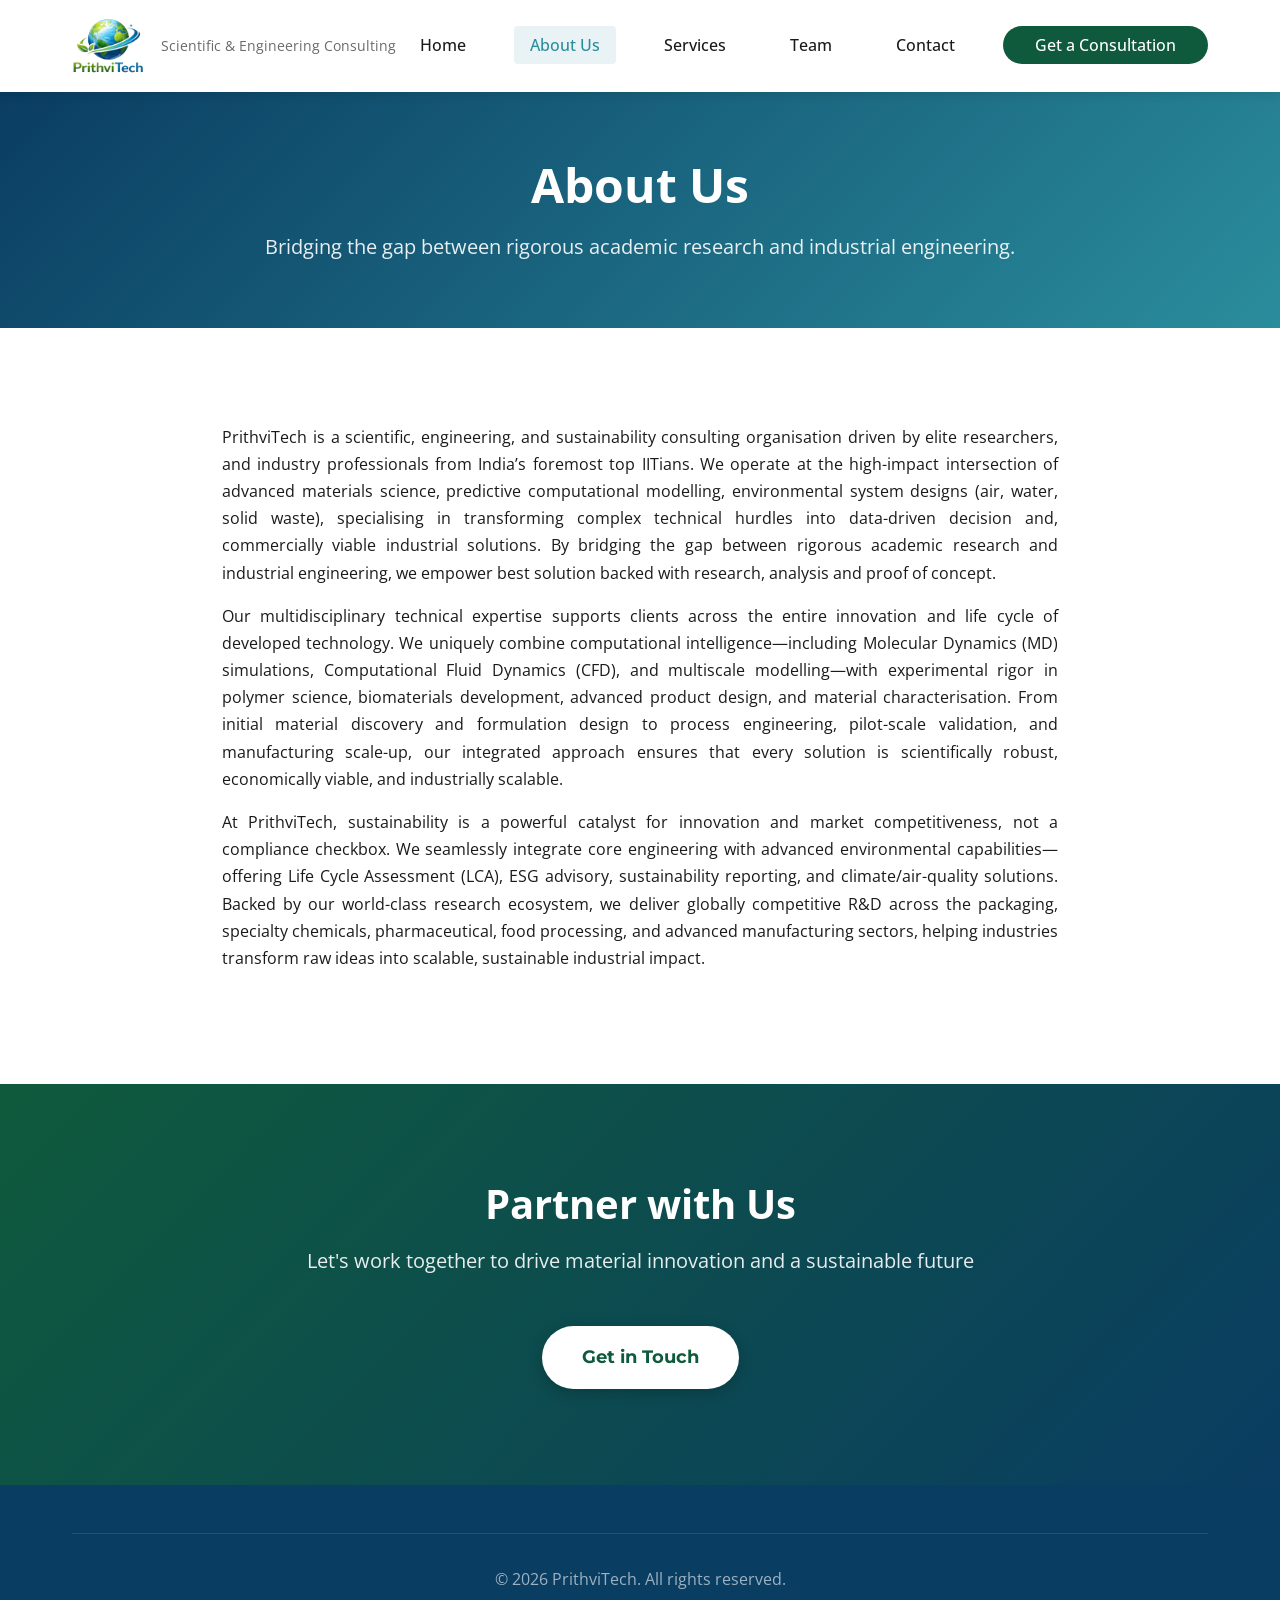
==== commit 82b1f01e: "Update about.html" ====
--- a/about.html
+++ b/about.html
@@ -7,7 +7,10 @@
     <meta name="keywords" content="IITians, material innovation, computational intelligence, multiscale modelling, ESG consulting, environmental science, R&D validation">
     <meta name="author" content="PrithviTech">
     
-    <link rel="icon" href="logo.png" type="image/png">
+    <!-- Enhanced Favicon for Browser Tab & Taskbar -->
+    <link rel="icon" type="image/png" href="logo.png?v=2">
+    <link rel="shortcut icon" type="image/png" href="logo.png?v=2">
+    <link rel="apple-touch-icon" href="logo.png?v=2">
     
     <title>About Us | PrithviTech</title>
     
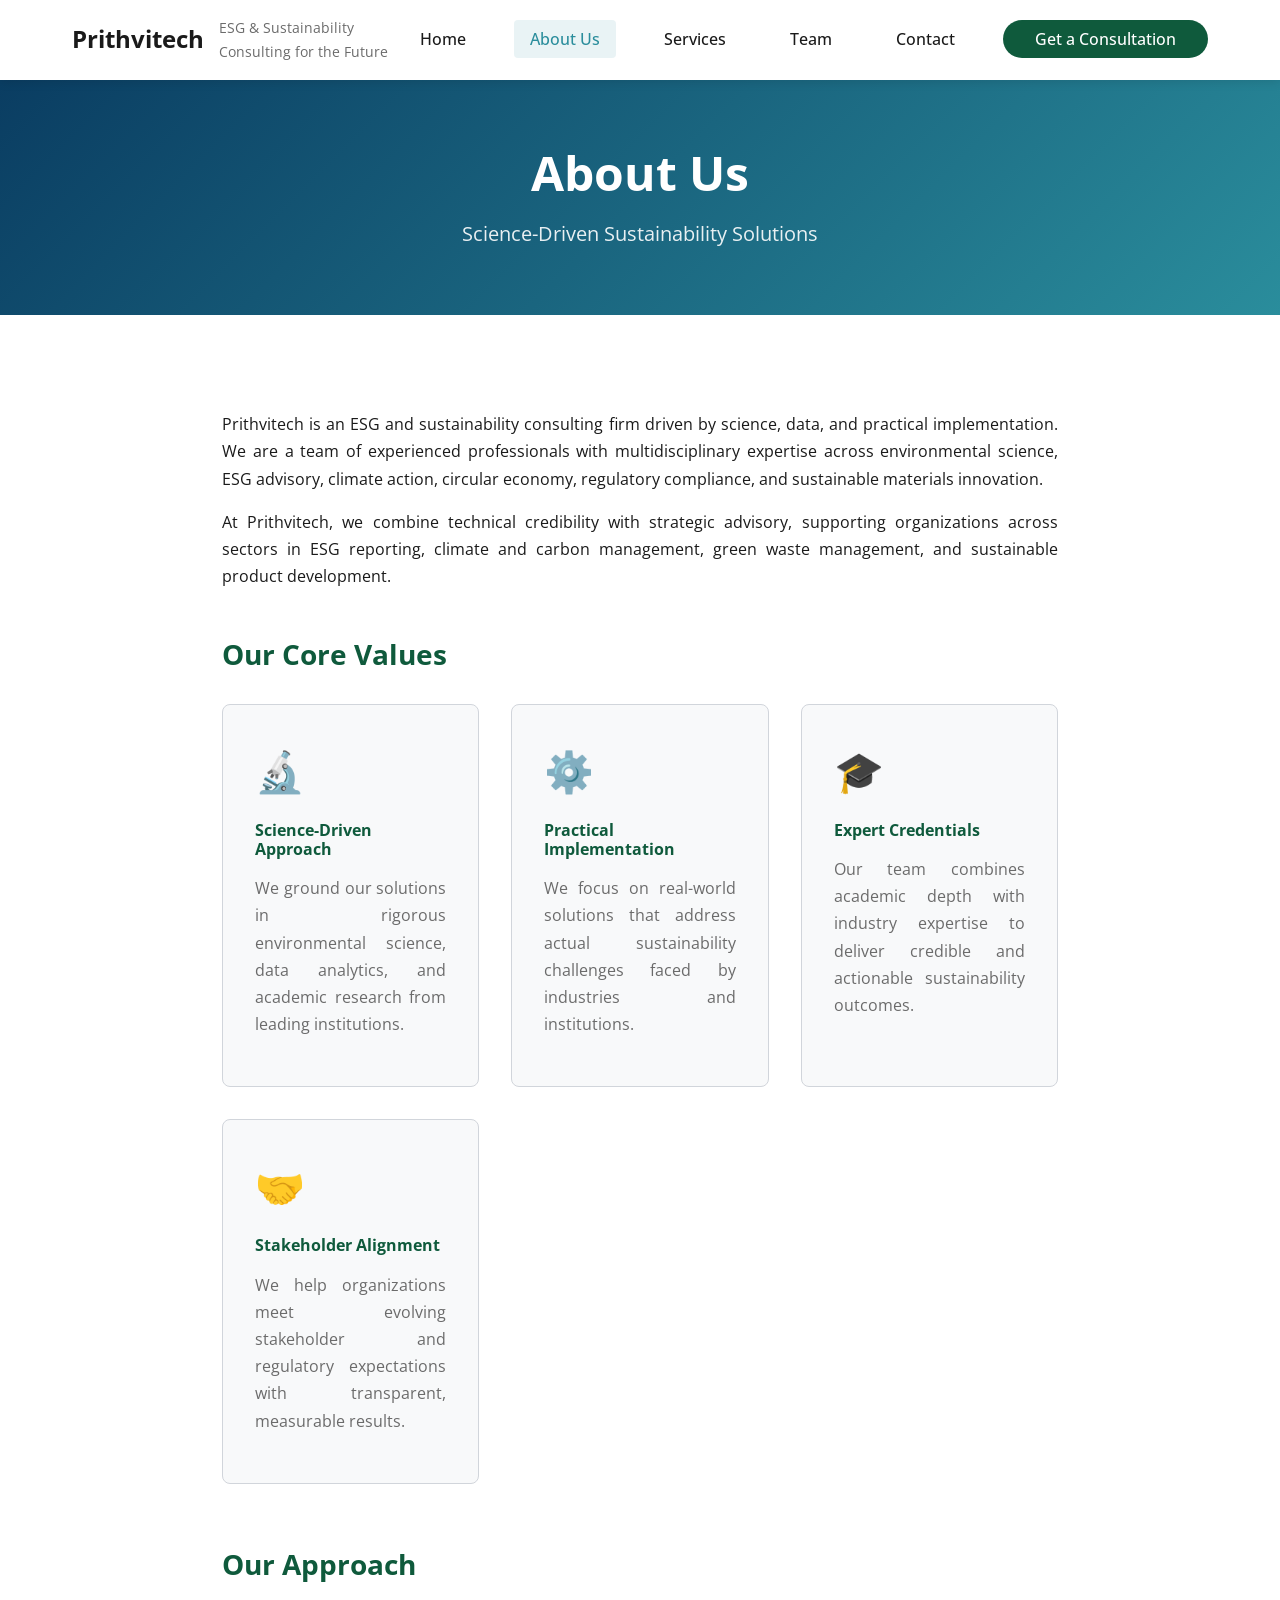
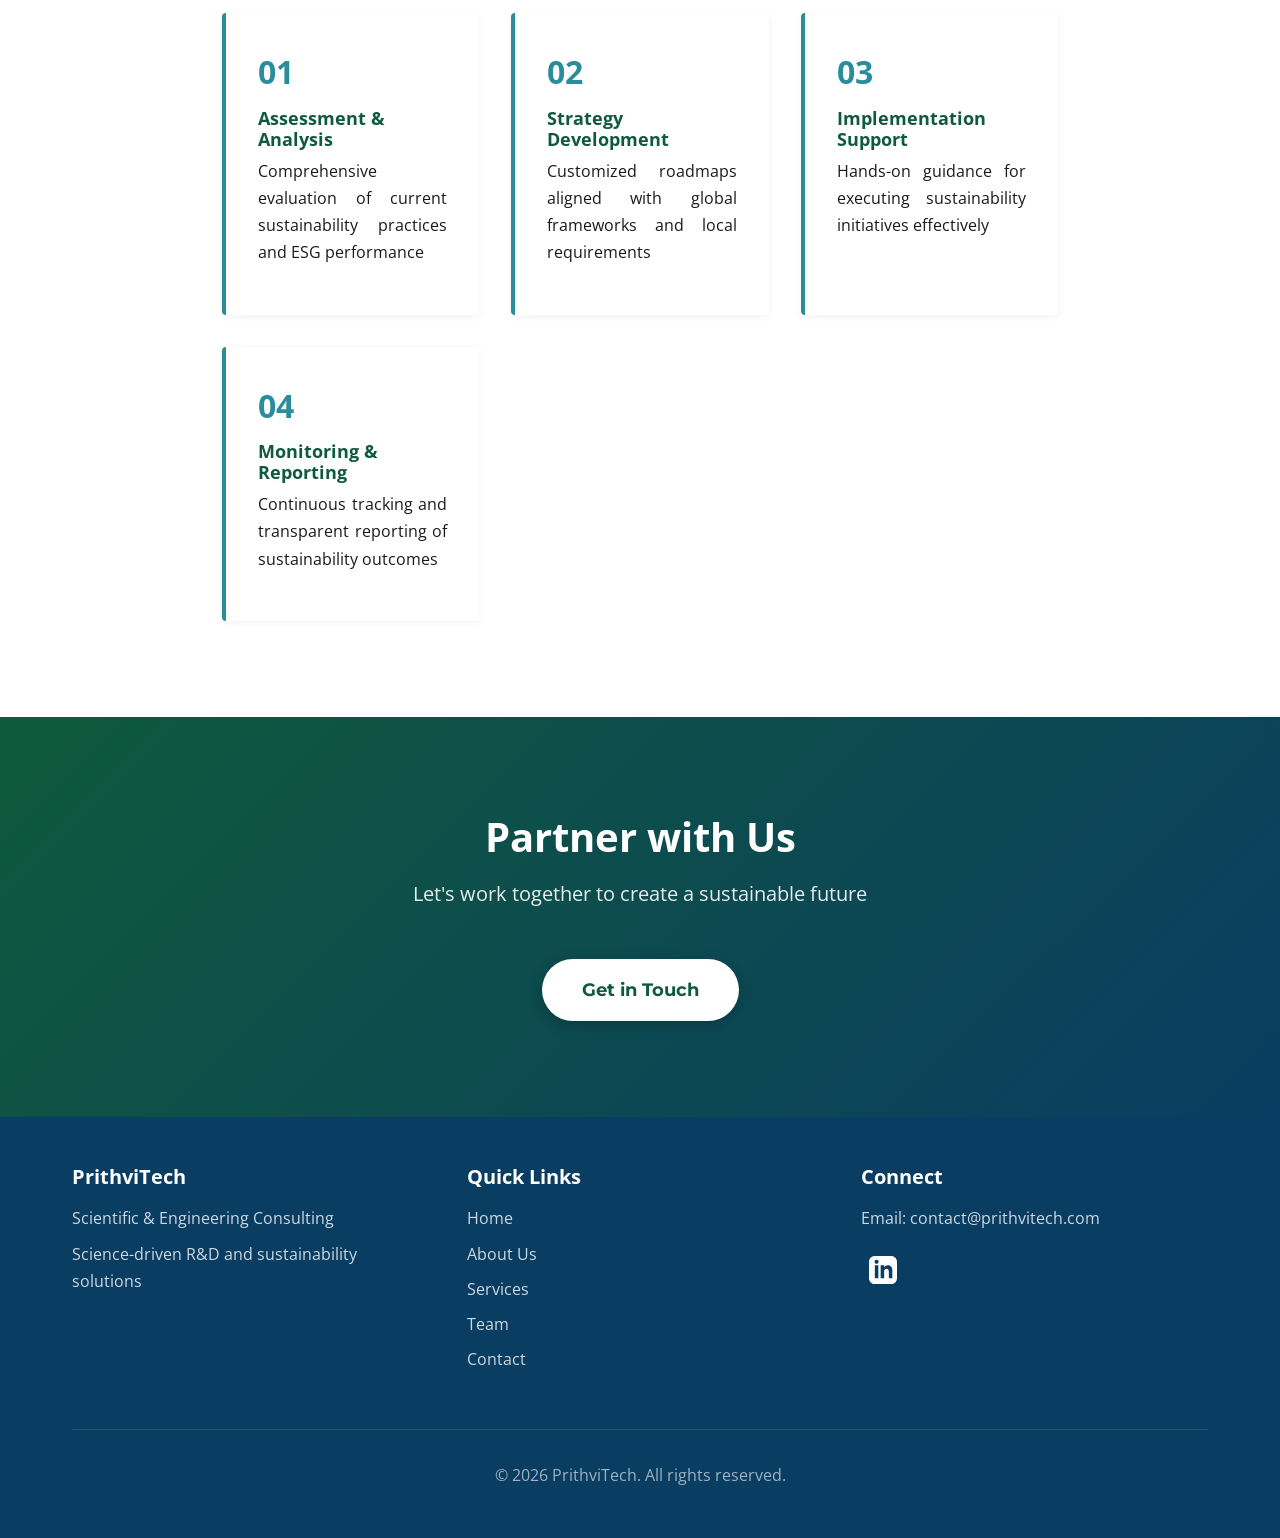
==== commit cb42fcc1: "Update about.html" ====
--- a/about.html
+++ b/about.html
@@ -3,17 +3,13 @@
 <head>
     <meta charset="UTF-8">
     <meta name="viewport" content="width=device-width, initial-scale=1.0">
-    <meta name="description" content="About PrithviTech - Scientific, engineering, and sustainability consulting organisation driven by elite researchers from top IITs.">
-    <meta name="keywords" content="IITians, material innovation, computational intelligence, multiscale modelling, ESG consulting, environmental science, R&D validation">
-    <meta name="author" content="PrithviTech">
+    <meta name="description" content="About Prithvitech - ESG and sustainability consulting driven by science, data, and practical implementation.">
+    <meta name="keywords" content="ESG consulting, sustainability consulting, environmental science, climate action">
+    <meta name="author" content="Prithvitech ESG Consulting">
     
-    <!-- Enhanced Favicon for Browser Tab & Taskbar -->
-    <link rel="icon" type="image/png" href="logo.png?v=2">
-    <link rel="shortcut icon" type="image/png" href="logo.png?v=2">
-    <link rel="apple-touch-icon" href="logo.png?v=2">
+    <title>About Us | Prithvitech - ESG & Sustainability Consulting</title>
     
-    <title>About Us | PrithviTech</title>
-    
+    <!-- Google Fonts -->
     <link rel="preconnect" href="https://fonts.googleapis.com">
     <link rel="preconnect" href="https://fonts.gstatic.com" crossorigin>
     <link href="https://fonts.googleapis.com/css2?family=Montserrat:wght@400;500;600;700&family=Open+Sans:wght@400;600&display=swap" rel="stylesheet">
@@ -23,16 +19,14 @@
 <body>
     <a href="#main-content" class="skip-link">Skip to main content</a>
     
+    <!-- Header and Navigation -->
     <header class="header" role="banner">
         <nav class="nav-container" role="navigation" aria-label="Main navigation">
             <div class="nav-brand">
-                <a href="index.html" aria-label="PrithviTech home" style="text-decoration: none;">
+                <a href="index.html" aria-label="Prithvitech home">
                     <div class="logo-container">
-                        <img src="logo.png" alt="PrithviTech Logo" class="header-logo">
-                        <div class="brand-text-wrapper">
-                            <h1 class="brand-name sr-only">PrithviTech</h1>
-                            <p class="brand-tagline">Scientific & Engineering Consulting</p>
-                        </div>
+                        <h1 class="brand-name">Prithvitech</h1>
+                        <p class="brand-tagline">ESG & Sustainability Consulting for the Future</p>
                     </div>
                 </a>
             </div>
@@ -52,42 +46,126 @@
 
     <main id="main-content" role="main">
         
+        <!-- Page Hero -->
         <section class="page-hero" aria-labelledby="page-title">
             <div class="container">
                 <h2 id="page-title" class="page-title">About Us</h2>
-                <p class="page-subtitle">Bridging the gap between rigorous academic research and industrial engineering.</p>
+                <p class="page-subtitle">Science-Driven Sustainability Solutions</p>
             </div>
         </section>
 
+        <!-- About Content -->
         <section class="about-content-section" aria-labelledby="about-heading">
             <div class="container-narrow">
                 <div class="about-text-content">
                     <p class="justified-text">
-                        PrithviTech is a scientific, engineering, and sustainability consulting organisation driven by elite researchers, and industry professionals from India’s foremost top IITians. We operate at the high-impact intersection of advanced materials science, predictive computational modelling, environmental system designs (air, water, solid waste), specialising in transforming complex technical hurdles into data-driven decision and, commercially viable industrial solutions. By bridging the gap between rigorous academic research and industrial engineering, we empower best solution backed with research, analysis and proof of concept.
+                        Prithvitech is an ESG and sustainability consulting firm driven by science, data, and practical implementation. We are a team of experienced professionals with multidisciplinary expertise across environmental science, ESG advisory, climate action, circular economy, regulatory compliance, and sustainable materials innovation.
                     </p>
                     
                     <p class="justified-text">
-                        Our multidisciplinary technical expertise supports clients across the entire innovation and life cycle of developed technology. We uniquely combine computational intelligence—including Molecular Dynamics (MD) simulations, Computational Fluid Dynamics (CFD), and multiscale modelling—with experimental rigor in polymer science, biomaterials development, advanced product design, and material characterisation. From initial material discovery and formulation design to process engineering, pilot-scale validation, and manufacturing scale-up, our integrated approach ensures that every solution is scientifically robust, economically viable, and industrially scalable.
+                        At Prithvitech, we combine technical credibility with strategic advisory, supporting organizations across sectors in ESG reporting, climate and carbon management, green waste management, and sustainable product development.
                     </p>
+                </div>
 
-                    <p class="justified-text">
-                        At PrithviTech, sustainability is a powerful catalyst for innovation and market competitiveness, not a compliance checkbox. We seamlessly integrate core engineering with advanced environmental capabilities—offering Life Cycle Assessment (LCA), ESG advisory, sustainability reporting, and climate/air-quality solutions. Backed by our world-class research ecosystem, we deliver globally competitive R&D across the packaging, specialty chemicals, pharmaceutical, food processing, and advanced manufacturing sectors, helping industries transform raw ideas into scalable, sustainable industrial impact.
-                    </p>
+                <!-- Core Values -->
+                <div class="values-section">
+                    <h3 class="section-subtitle">Our Core Values</h3>
+                    <div class="values-grid-about">
+                        <article class="value-card-about">
+                            <div class="value-icon">🔬</div>
+                            <h4 class="value-title">Science-Driven Approach</h4>
+                            <p class="value-description justified-text">We ground our solutions in rigorous environmental science, data analytics, and academic research from leading institutions.</p>
+                        </article>
+                        <article class="value-card-about">
+                            <div class="value-icon">⚙️</div>
+                            <h4 class="value-title">Practical Implementation</h4>
+                            <p class="value-description justified-text">We focus on real-world solutions that address actual sustainability challenges faced by industries and institutions.</p>
+                        </article>
+                        <article class="value-card-about">
+                            <div class="value-icon">🎓</div>
+                            <h4 class="value-title">Expert Credentials</h4>
+                            <p class="value-description justified-text">Our team combines academic depth with industry expertise to deliver credible and actionable sustainability outcomes.</p>
+                        </article>
+                        <article class="value-card-about">
+                            <div class="value-icon">🤝</div>
+                            <h4 class="value-title">Stakeholder Alignment</h4>
+                            <p class="value-description justified-text">We help organizations meet evolving stakeholder and regulatory expectations with transparent, measurable results.</p>
+                        </article>
+                    </div>
+                </div>
+
+                <!-- Our Approach -->
+                <div class="approach-section">
+                    <h3 class="section-subtitle">Our Approach</h3>
+                    <div class="approach-grid">
+                        <div class="approach-item">
+                            <div class="approach-number">01</div>
+                            <h4>Assessment & Analysis</h4>
+                            <p class="justified-text">Comprehensive evaluation of current sustainability practices and ESG performance</p>
+                        </div>
+                        <div class="approach-item">
+                            <div class="approach-number">02</div>
+                            <h4>Strategy Development</h4>
+                            <p class="justified-text">Customized roadmaps aligned with global frameworks and local requirements</p>
+                        </div>
+                        <div class="approach-item">
+                            <div class="approach-number">03</div>
+                            <h4>Implementation Support</h4>
+                            <p class="justified-text">Hands-on guidance for executing sustainability initiatives effectively</p>
+                        </div>
+                        <div class="approach-item">
+                            <div class="approach-number">04</div>
+                            <h4>Monitoring & Reporting</h4>
+                            <p class="justified-text">Continuous tracking and transparent reporting of sustainability outcomes</p>
+                        </div>
+                    </div>
                 </div>
             </div>
         </section>
 
+        <!-- CTA Section -->
         <section class="cta-section" aria-labelledby="cta-heading">
             <div class="container">
                 <h2 id="cta-heading" class="cta-title">Partner with Us</h2>
-                <p class="cta-subtitle">Let's work together to drive material innovation and a sustainable future</p>
+                <p class="cta-subtitle">Let's work together to create a sustainable future</p>
                 <a href="contact.html" class="cta-button-white" aria-label="Get in touch">Get in Touch</a>
             </div>
         </section>
     </main>
 
+    <!-- Footer -->
     <footer class="footer" role="contentinfo">
         <div class="container">
+            <div class="footer-content">
+                <div class="footer-section">
+                    <h3 class="footer-title">PrithviTech</h3>
+                    <p class="footer-text">Scientific & Engineering Consulting</p>
+                    <p class="footer-text">Science-driven R&D and sustainability solutions</p>
+                </div>
+                <div class="footer-section">
+                    <h3 class="footer-title">Quick Links</h3>
+                    <ul class="footer-links">
+                        <li><a href="index.html" class="footer-link">Home</a></li>
+                        <li><a href="about.html" class="footer-link">About Us</a></li>
+                        <li><a href="services.html" class="footer-link">Services</a></li>
+                        <li><a href="team.html" class="footer-link">Team</a></li>
+                        <li><a href="contact.html" class="footer-link">Contact</a></li>
+                    </ul>
+                </div>
+                <div class="footer-section">
+                    <h3 class="footer-title">Connect</h3>
+                    <p class="footer-text">Email: contact@prithvitech.com</p>
+                    <!-- LinkedIn Integration -->
+                    <div class="social-links" style="margin-top: 15px;">
+                        <a href="https://www.linkedin.com/company/prithvitech/" target="_blank" rel="noopener noreferrer" class="social-link" aria-label="Follow us on LinkedIn" style="display: inline-block;">
+                            <!-- LinkedIn SVG Icon -->
+                            <svg xmlns="http://www.w3.org/2000/svg" width="28" height="28" viewBox="0 0 24 24" fill="#ffffff" style="transition: fill 0.3s ease;">
+                                <path d="M19 0h-14c-2.761 0-5 2.239-5 5v14c0 2.761 2.239 5 5 5h14c2.762 0 5-2.239 5-5v-14c0-2.761-2.238-5-5-5zm-11 19h-3v-11h3v11zm-1.5-12.268c-.966 0-1.75-.79-1.75-1.764s.784-1.764 1.75-1.764 1.75.79 1.75 1.764-.783 1.764-1.75 1.764zm13.5 12.268h-3v-5.604c0-3.368-4-3.113-4 0v5.604h-3v-11h3v1.765c1.396-2.586 7-2.777 7 2.476v6.759z"/>
+                            </svg>
+                        </a>
+                    </div>
+                </div>
+            </div>
             <div class="footer-bottom">
                 <p>&copy; <span id="current-year"></span> PrithviTech. All rights reserved.</p>
             </div>
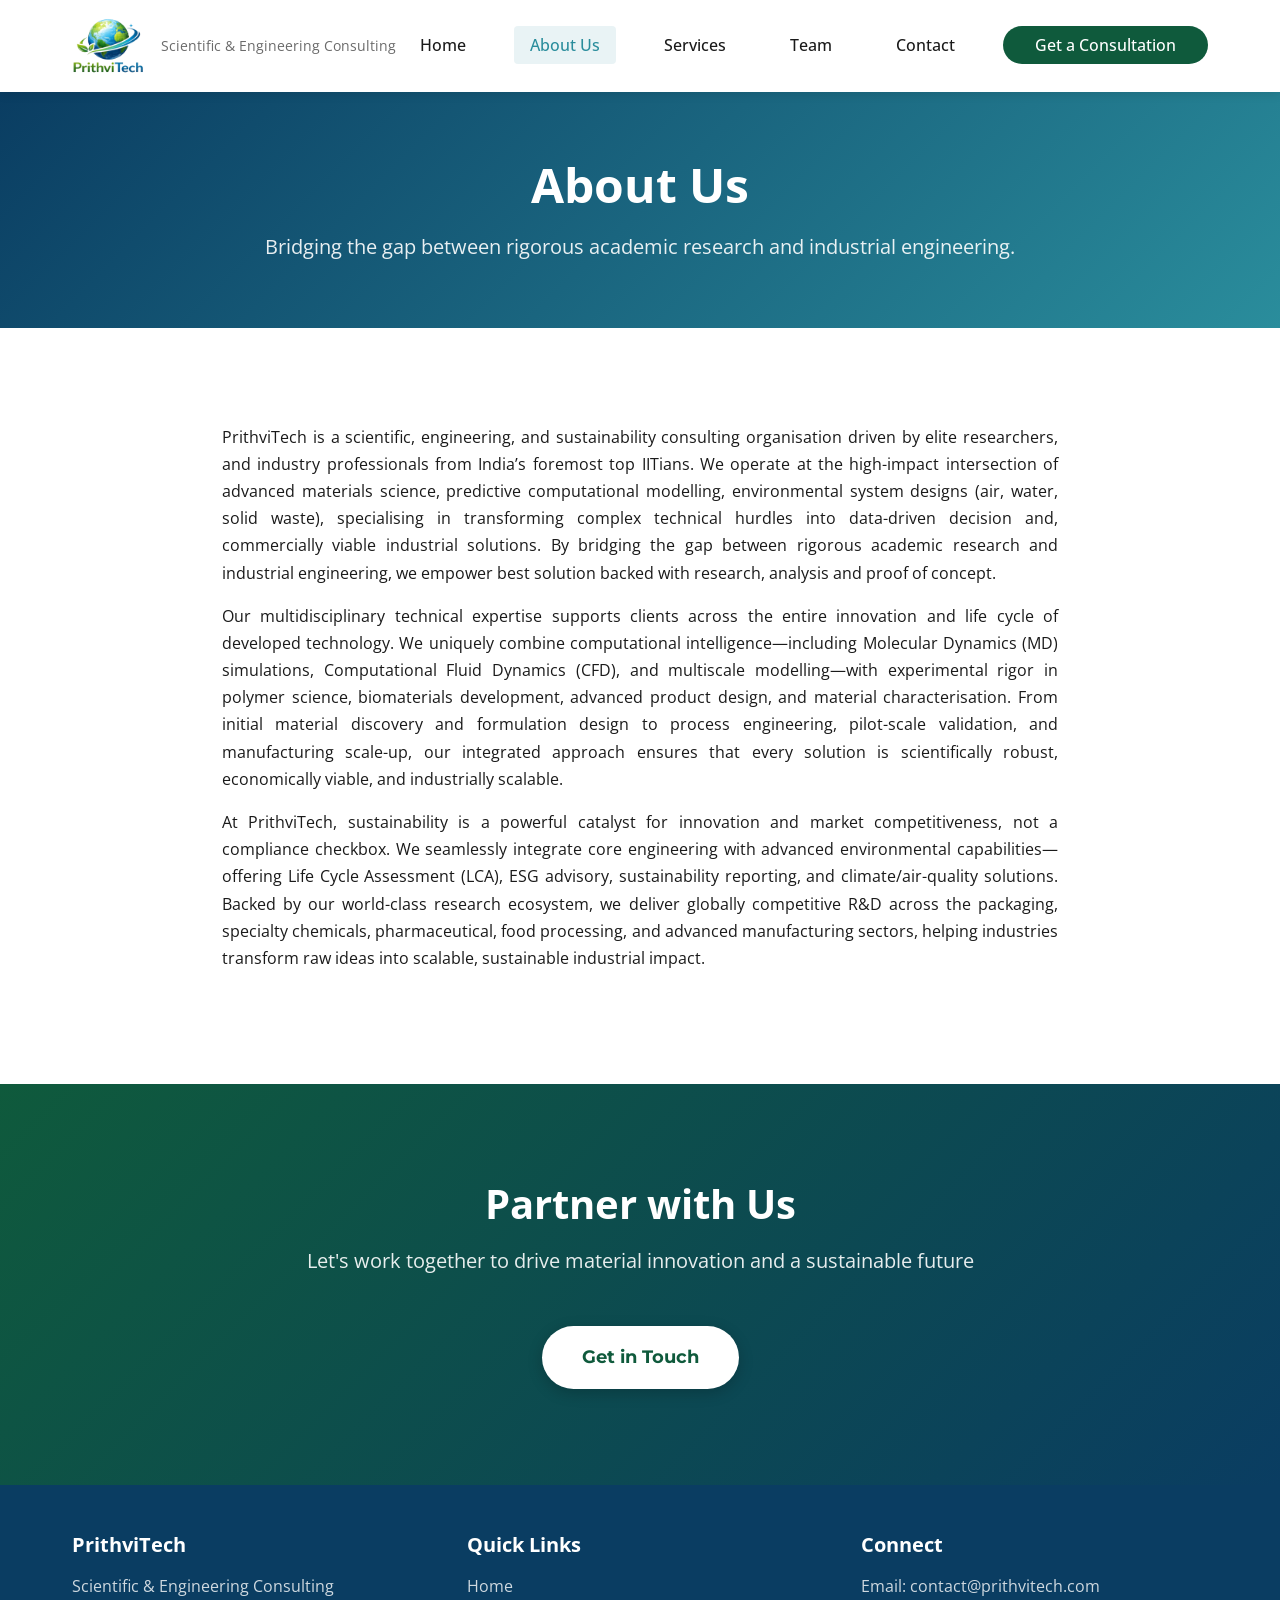
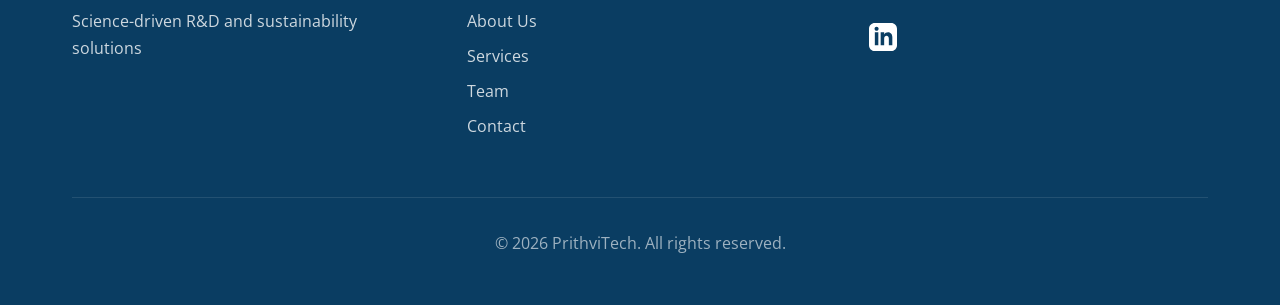
==== commit 7f315111: "Update about.html" ====
--- a/about.html
+++ b/about.html
@@ -3,13 +3,17 @@
 <head>
     <meta charset="UTF-8">
     <meta name="viewport" content="width=device-width, initial-scale=1.0">
-    <meta name="description" content="About Prithvitech - ESG and sustainability consulting driven by science, data, and practical implementation.">
-    <meta name="keywords" content="ESG consulting, sustainability consulting, environmental science, climate action">
-    <meta name="author" content="Prithvitech ESG Consulting">
+    <meta name="description" content="About PrithviTech - Scientific, engineering, and sustainability consulting organisation driven by elite researchers from top IITs.">
+    <meta name="keywords" content="IITians, material innovation, computational intelligence, multiscale modelling, ESG consulting, environmental science, R&D validation">
+    <meta name="author" content="PrithviTech">
     
-    <title>About Us | Prithvitech - ESG & Sustainability Consulting</title>
+    <!-- Enhanced Favicon for Browser Tab & Taskbar -->
+    <link rel="icon" type="image/png" href="logo.png?v=2">
+    <link rel="shortcut icon" type="image/png" href="logo.png?v=2">
+    <link rel="apple-touch-icon" href="logo.png?v=2">
     
-    <!-- Google Fonts -->
+    <title>About Us | PrithviTech</title>
+    
     <link rel="preconnect" href="https://fonts.googleapis.com">
     <link rel="preconnect" href="https://fonts.gstatic.com" crossorigin>
     <link href="https://fonts.googleapis.com/css2?family=Montserrat:wght@400;500;600;700&family=Open+Sans:wght@400;600&display=swap" rel="stylesheet">
@@ -19,14 +23,16 @@
 <body>
     <a href="#main-content" class="skip-link">Skip to main content</a>
     
-    <!-- Header and Navigation -->
     <header class="header" role="banner">
         <nav class="nav-container" role="navigation" aria-label="Main navigation">
             <div class="nav-brand">
-                <a href="index.html" aria-label="Prithvitech home">
+                <a href="index.html" aria-label="PrithviTech home" style="text-decoration: none;">
                     <div class="logo-container">
-                        <h1 class="brand-name">Prithvitech</h1>
-                        <p class="brand-tagline">ESG & Sustainability Consulting for the Future</p>
+                        <img src="logo.png" alt="PrithviTech Logo" class="header-logo">
+                        <div class="brand-text-wrapper">
+                            <h1 class="brand-name sr-only">PrithviTech</h1>
+                            <p class="brand-tagline">Scientific & Engineering Consulting</p>
+                        </div>
                     </div>
                 </a>
             </div>
@@ -46,94 +52,40 @@
 
     <main id="main-content" role="main">
         
-        <!-- Page Hero -->
         <section class="page-hero" aria-labelledby="page-title">
             <div class="container">
                 <h2 id="page-title" class="page-title">About Us</h2>
-                <p class="page-subtitle">Science-Driven Sustainability Solutions</p>
+                <p class="page-subtitle">Bridging the gap between rigorous academic research and industrial engineering.</p>
             </div>
         </section>
 
-        <!-- About Content -->
         <section class="about-content-section" aria-labelledby="about-heading">
             <div class="container-narrow">
                 <div class="about-text-content">
                     <p class="justified-text">
-                        Prithvitech is an ESG and sustainability consulting firm driven by science, data, and practical implementation. We are a team of experienced professionals with multidisciplinary expertise across environmental science, ESG advisory, climate action, circular economy, regulatory compliance, and sustainable materials innovation.
+                        PrithviTech is a scientific, engineering, and sustainability consulting organisation driven by elite researchers, and industry professionals from India’s foremost top IITians. We operate at the high-impact intersection of advanced materials science, predictive computational modelling, environmental system designs (air, water, solid waste), specialising in transforming complex technical hurdles into data-driven decision and, commercially viable industrial solutions. By bridging the gap between rigorous academic research and industrial engineering, we empower best solution backed with research, analysis and proof of concept.
                     </p>
                     
                     <p class="justified-text">
-                        At Prithvitech, we combine technical credibility with strategic advisory, supporting organizations across sectors in ESG reporting, climate and carbon management, green waste management, and sustainable product development.
+                        Our multidisciplinary technical expertise supports clients across the entire innovation and life cycle of developed technology. We uniquely combine computational intelligence—including Molecular Dynamics (MD) simulations, Computational Fluid Dynamics (CFD), and multiscale modelling—with experimental rigor in polymer science, biomaterials development, advanced product design, and material characterisation. From initial material discovery and formulation design to process engineering, pilot-scale validation, and manufacturing scale-up, our integrated approach ensures that every solution is scientifically robust, economically viable, and industrially scalable.
                     </p>
-                </div>
 
-                <!-- Core Values -->
-                <div class="values-section">
-                    <h3 class="section-subtitle">Our Core Values</h3>
-                    <div class="values-grid-about">
-                        <article class="value-card-about">
-                            <div class="value-icon">🔬</div>
-                            <h4 class="value-title">Science-Driven Approach</h4>
-                            <p class="value-description justified-text">We ground our solutions in rigorous environmental science, data analytics, and academic research from leading institutions.</p>
-                        </article>
-                        <article class="value-card-about">
-                            <div class="value-icon">⚙️</div>
-                            <h4 class="value-title">Practical Implementation</h4>
-                            <p class="value-description justified-text">We focus on real-world solutions that address actual sustainability challenges faced by industries and institutions.</p>
-                        </article>
-                        <article class="value-card-about">
-                            <div class="value-icon">🎓</div>
-                            <h4 class="value-title">Expert Credentials</h4>
-                            <p class="value-description justified-text">Our team combines academic depth with industry expertise to deliver credible and actionable sustainability outcomes.</p>
-                        </article>
-                        <article class="value-card-about">
-                            <div class="value-icon">🤝</div>
-                            <h4 class="value-title">Stakeholder Alignment</h4>
-                            <p class="value-description justified-text">We help organizations meet evolving stakeholder and regulatory expectations with transparent, measurable results.</p>
-                        </article>
-                    </div>
-                </div>
-
-                <!-- Our Approach -->
-                <div class="approach-section">
-                    <h3 class="section-subtitle">Our Approach</h3>
-                    <div class="approach-grid">
-                        <div class="approach-item">
-                            <div class="approach-number">01</div>
-                            <h4>Assessment & Analysis</h4>
-                            <p class="justified-text">Comprehensive evaluation of current sustainability practices and ESG performance</p>
-                        </div>
-                        <div class="approach-item">
-                            <div class="approach-number">02</div>
-                            <h4>Strategy Development</h4>
-                            <p class="justified-text">Customized roadmaps aligned with global frameworks and local requirements</p>
-                        </div>
-                        <div class="approach-item">
-                            <div class="approach-number">03</div>
-                            <h4>Implementation Support</h4>
-                            <p class="justified-text">Hands-on guidance for executing sustainability initiatives effectively</p>
-                        </div>
-                        <div class="approach-item">
-                            <div class="approach-number">04</div>
-                            <h4>Monitoring & Reporting</h4>
-                            <p class="justified-text">Continuous tracking and transparent reporting of sustainability outcomes</p>
-                        </div>
-                    </div>
+                    <p class="justified-text">
+                        At PrithviTech, sustainability is a powerful catalyst for innovation and market competitiveness, not a compliance checkbox. We seamlessly integrate core engineering with advanced environmental capabilities—offering Life Cycle Assessment (LCA), ESG advisory, sustainability reporting, and climate/air-quality solutions. Backed by our world-class research ecosystem, we deliver globally competitive R&D across the packaging, specialty chemicals, pharmaceutical, food processing, and advanced manufacturing sectors, helping industries transform raw ideas into scalable, sustainable industrial impact.
+                    </p>
                 </div>
             </div>
         </section>
 
-        <!-- CTA Section -->
         <section class="cta-section" aria-labelledby="cta-heading">
             <div class="container">
                 <h2 id="cta-heading" class="cta-title">Partner with Us</h2>
-                <p class="cta-subtitle">Let's work together to create a sustainable future</p>
+                <p class="cta-subtitle">Let's work together to drive material innovation and a sustainable future</p>
                 <a href="contact.html" class="cta-button-white" aria-label="Get in touch">Get in Touch</a>
             </div>
         </section>
     </main>
 
-    <!-- Footer -->
     <footer class="footer" role="contentinfo">
         <div class="container">
             <div class="footer-content">
